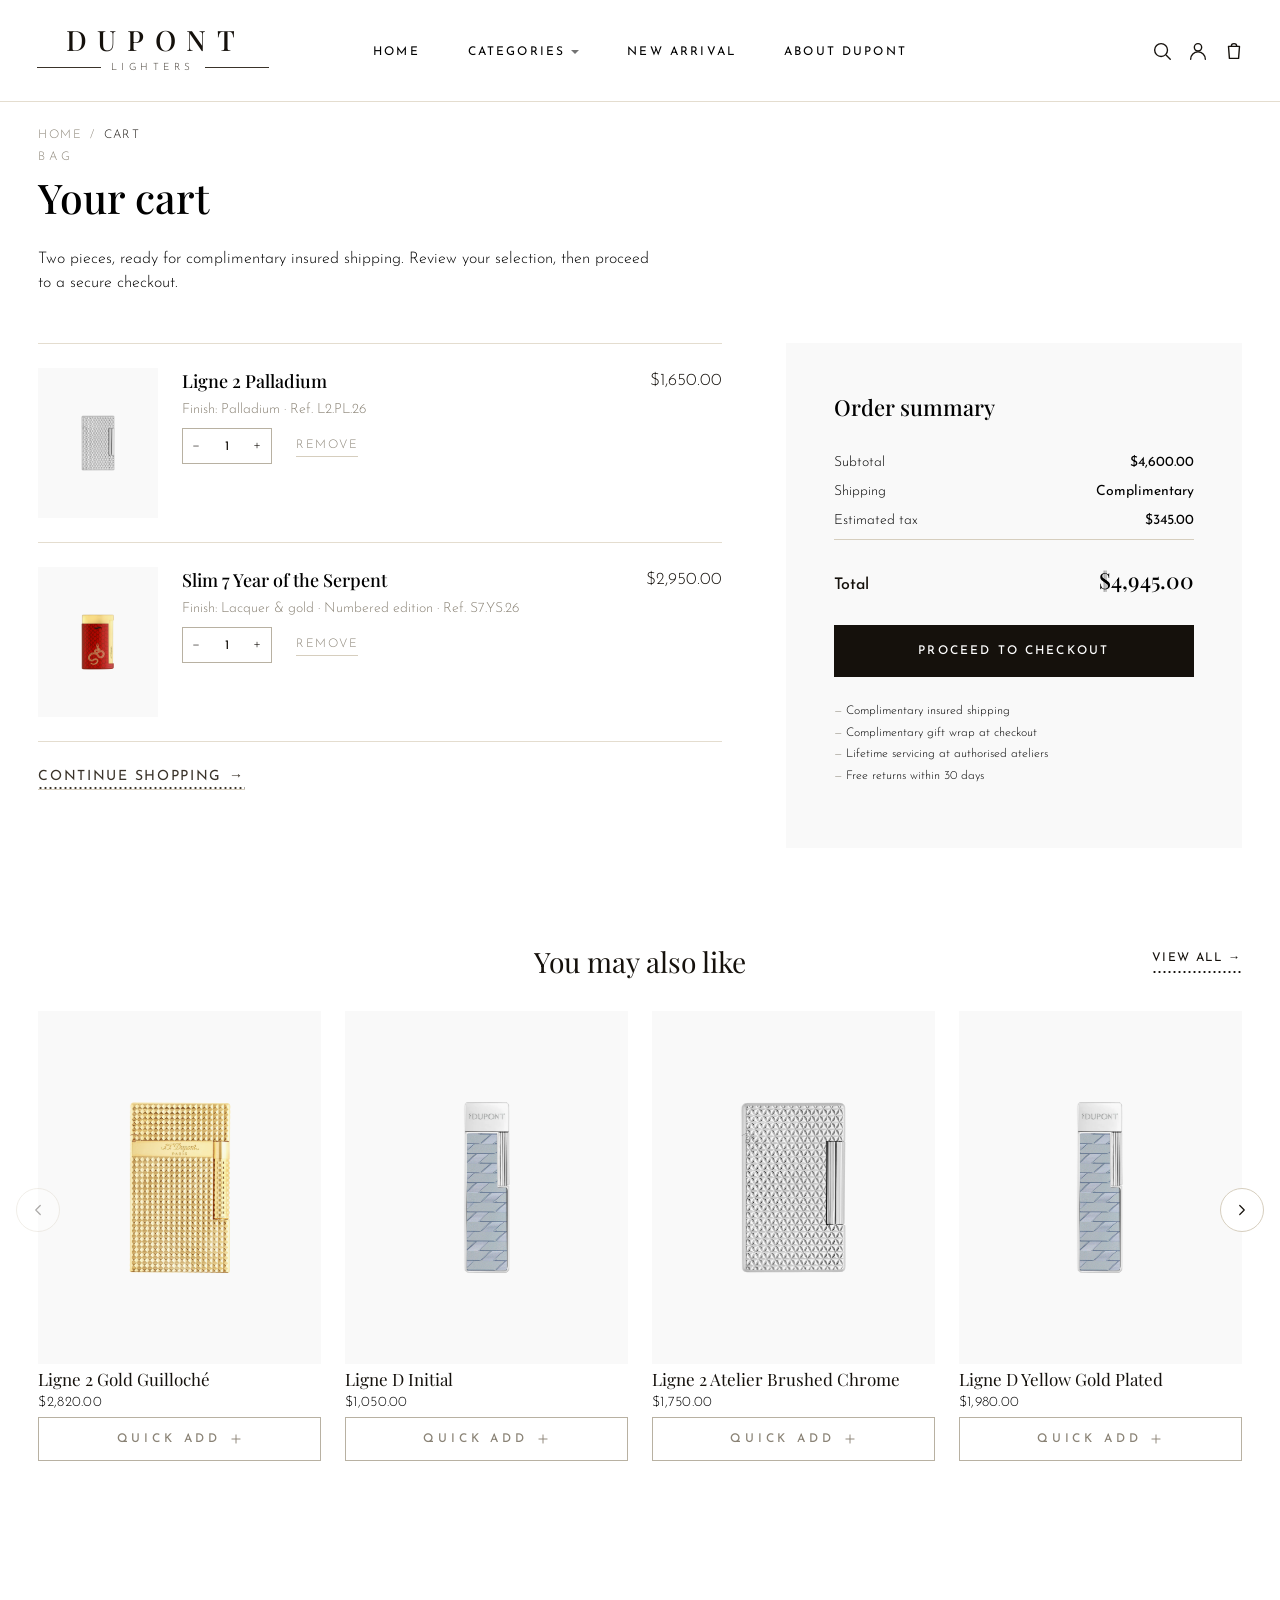
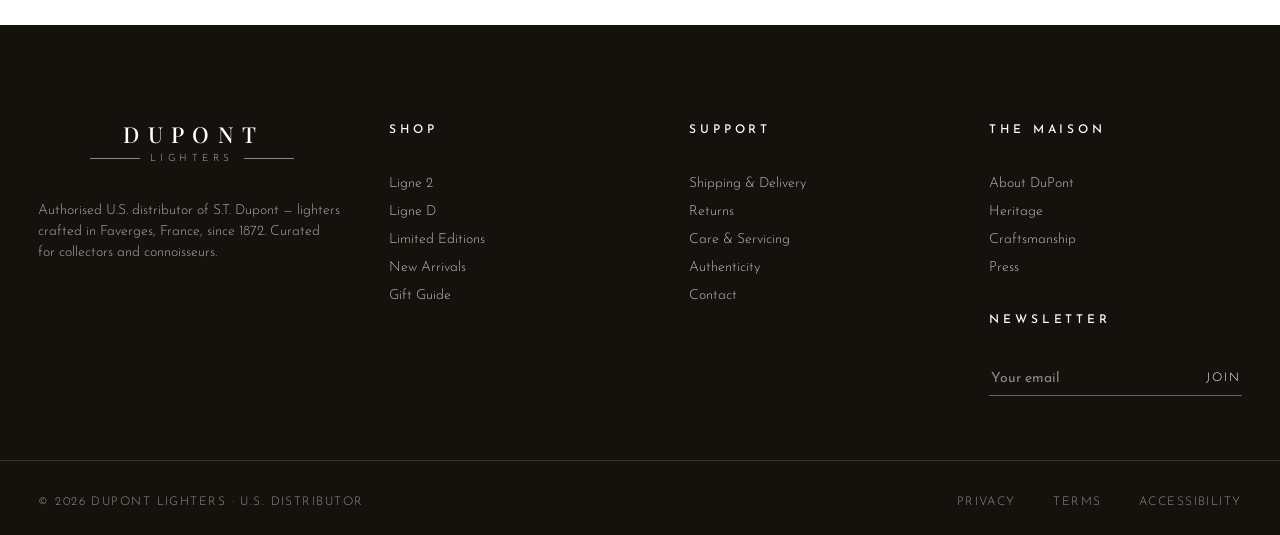
==== cart.html @ b821505f "Initial commit: DuPont Lighters Shopify site" ====
<!doctype html>
<html lang="en">
<head>
  <meta charset="utf-8">
  <meta name="viewport" content="width=device-width, initial-scale=1">
  <title>Your Cart — DuPont Lighters</title>
  <link rel="preconnect" href="https://fonts.googleapis.com">
  <link rel="preconnect" href="https://fonts.gstatic.com" crossorigin>
  <link href="https://fonts.googleapis.com/css2?family=Josefin+Sans:wght@300;400;500;600&family=Playfair+Display:ital,wght@0,400;0,500;1,400;1,500&display=swap" rel="stylesheet">
  <link rel="stylesheet" href="styles.css">
</head>
<body>

  <!-- ==================== HEADER ==================== -->
  <header class="site-header">
    <div class="header-top">
      <a href="index.html" class="wordmark" aria-label="DuPont Lighters home">
        <span class="wordmark__name">DUPONT</span>
        <span class="wordmark__tag">Lighters</span>
      </a>
      <nav class="site-nav" aria-label="Primary">
        <ul class="nav-list">
          <li><a href="index.html">Home</a></li>
          <li class="has-mega" data-mega-trigger><a href="collection.html">Categories</a></li>
          <li><a href="collection.html">New Arrival</a></li>
          <li><a href="about.html">About DuPont</a></li>
        </ul>
      </nav>
      <div class="header-utility">
        <button class="icon-btn" type="button" aria-label="Open search" data-search-toggle>
          <svg viewBox="0 0 24 24" fill="none" stroke="currentColor" stroke-width="1.5" stroke-linecap="round" stroke-linejoin="round" aria-hidden="true">
            <circle cx="11" cy="11" r="7"/><line x1="21" y1="21" x2="16.65" y2="16.65"/>
          </svg>
        </button>
        <a class="icon-btn" href="#" aria-label="Account">
          <svg viewBox="0 0 24 24" fill="none" stroke="currentColor" stroke-width="1.5" stroke-linecap="round" stroke-linejoin="round" aria-hidden="true">
            <circle cx="12" cy="8" r="4"/><path d="M4 21c0-4.4 3.6-8 8-8s8 3.6 8 8"/>
          </svg>
        </a>
        <a class="icon-btn" href="cart.html" aria-current="page" aria-label="Cart">
          <svg viewBox="0 0 24 24" fill="none" stroke="currentColor" stroke-width="1.5" stroke-linecap="round" stroke-linejoin="round" aria-hidden="true">
            <path d="M6 7h12l-1 13H7L6 7z"/><path d="M9 7a3 3 0 016 0"/>
          </svg>
        </a>
      </div>
    </div>

    <!-- Search panel (slides down on icon click) -->
    <div class="search-panel" data-search-panel aria-hidden="true" aria-label="Site search">
      <div class="search-panel__inner">
        <form class="search-panel__field" role="search" onsubmit="return false;">
          <svg class="search-icon" viewBox="0 0 24 24" fill="none" stroke="currentColor" stroke-width="1.5" stroke-linecap="round" stroke-linejoin="round" aria-hidden="true">
            <circle cx="11" cy="11" r="7"/><line x1="21" y1="21" x2="16.65" y2="16.65"/>
          </svg>
          <input type="search" placeholder="Search lighters, finishes, references…" aria-label="Search lighters">
          <button class="search-panel__close" type="button" aria-label="Close search" data-search-close>
            <svg viewBox="0 0 24 24" fill="none" stroke="currentColor" stroke-width="1.6" stroke-linecap="round" aria-hidden="true">
              <line x1="6" y1="6" x2="18" y2="18"/><line x1="6" y1="18" x2="18" y2="6"/>
            </svg>
          </button>
        </form>

        <div class="search-panel__columns">
          <div>
            <p class="search-panel__col-title">Recent searches</p>
            <ul class="search-panel__recents">
              <li><a href="#"><svg viewBox="0 0 24 24" fill="none" stroke="currentColor" stroke-width="1.4" aria-hidden="true"><circle cx="12" cy="12" r="9"/><polyline points="12 7 12 12 15 14"/></svg><span>Ligne 2 Palladium</span></a></li>
              <li><a href="#"><svg viewBox="0 0 24 24" fill="none" stroke="currentColor" stroke-width="1.4" aria-hidden="true"><circle cx="12" cy="12" r="9"/><polyline points="12 7 12 12 15 14"/></svg><span>Year of the Serpent</span></a></li>
              <li><a href="#"><svg viewBox="0 0 24 24" fill="none" stroke="currentColor" stroke-width="1.4" aria-hidden="true"><circle cx="12" cy="12" r="9"/><polyline points="12 7 12 12 15 14"/></svg><span>Lighter servicing</span></a></li>
              <li><a href="#"><svg viewBox="0 0 24 24" fill="none" stroke="currentColor" stroke-width="1.4" aria-hidden="true"><circle cx="12" cy="12" r="9"/><polyline points="12 7 12 12 15 14"/></svg><span>Gold guilloché finish</span></a></li>
            </ul>
          </div>
          <div>
            <p class="search-panel__col-title">Suggested for you</p>
            <div class="search-panel__suggestions">
              <a class="search-panel__suggestion" href="product.html">
                <div class="search-panel__suggestion-thumb"><img src="images/products/ligne-2-palladium.webp" alt=""></div>
                <div>
                  <p class="search-panel__suggestion-name">Ligne 2 Palladium</p>
                  <p class="search-panel__suggestion-meta">$1,650</p>
                </div>
              </a>
              <a class="search-panel__suggestion" href="product.html">
                <div class="search-panel__suggestion-thumb"><img src="images/products/limited-serpent.webp" alt=""></div>
                <div>
                  <p class="search-panel__suggestion-name">Slim 7 Serpent</p>
                  <p class="search-panel__suggestion-meta">$2,950</p>
                </div>
              </a>
              <a class="search-panel__suggestion" href="product.html">
                <div class="search-panel__suggestion-thumb"><img src="images/products/ligne-2-gold-guilloche.webp" alt=""></div>
                <div>
                  <p class="search-panel__suggestion-name">Ligne 2 Gold Guilloché</p>
                  <p class="search-panel__suggestion-meta">$2,820</p>
                </div>
              </a>
              <a class="search-panel__suggestion" href="product.html">
                <div class="search-panel__suggestion-thumb"><img src="images/products/ligne-d-initial.webp" alt=""></div>
                <div>
                  <p class="search-panel__suggestion-name">Ligne D Initial</p>
                  <p class="search-panel__suggestion-meta">$1,050</p>
                </div>
              </a>
            </div>
          </div>
        </div>
      </div>
    </div>
  </header>
  <div class="search-backdrop" data-search-backdrop aria-hidden="true"></div>

  <main>

    <!-- ==================== CART HEAD ==================== -->
    <div class="page-head container">
      <nav class="breadcrumbs" aria-label="Breadcrumb">
        <a href="index.html">Home</a>
        <span aria-hidden="true">/</span>
        <span aria-current="page">Cart</span>
      </nav>
      <span class="eyebrow" style="margin-top: var(--sp-4);">Bag</span>
      <h1 class="page-head__title">Your cart</h1>
      <p class="page-head__lede">
        Two pieces, ready for complimentary insured shipping. Review your selection,
        then proceed to a secure checkout.
      </p>
    </div>

    <!-- ==================== CART LAYOUT ==================== -->
    <section class="cart container" aria-labelledby="cart-title">
      <h2 id="cart-title" class="sr-only">Cart items and summary</h2>

      <!-- Left: line items -->
      <div class="cart-lines">

        <article class="cart-item">
          <a class="cart-item__media" href="product.html">
            <img src="images/products/ligne-2-palladium.webp" alt="Ligne 2 Palladium lighter">
          </a>
          <div class="cart-item__body">
            <h3 class="cart-item__name">
              <a href="product.html">Ligne 2 Palladium</a>
            </h3>
            <p class="cart-item__meta">Finish: Palladium · Ref. L2.PL.26</p>
            <div class="cart-item__qty-row">
              <div class="qty-stepper qty-stepper--sm" aria-label="Quantity">
                <button type="button" aria-label="Decrease quantity">−</button>
                <input type="text" value="1" aria-label="Quantity">
                <button type="button" aria-label="Increase quantity">+</button>
              </div>
              <button type="button" class="cart-item__remove" aria-label="Remove Ligne 2 Palladium from cart">Remove</button>
            </div>
          </div>
          <div class="cart-item__price">$1,650.00</div>
        </article>

        <article class="cart-item">
          <a class="cart-item__media" href="product.html">
            <img src="images/products/limited-serpent.webp" alt="Slim 7 Year of the Serpent lighter">
          </a>
          <div class="cart-item__body">
            <h3 class="cart-item__name">
              <a href="product.html">Slim 7 Year of the Serpent</a>
            </h3>
            <p class="cart-item__meta">Finish: Lacquer &amp; gold · Numbered edition · Ref. S7.YS.26</p>
            <div class="cart-item__qty-row">
              <div class="qty-stepper qty-stepper--sm" aria-label="Quantity">
                <button type="button" aria-label="Decrease quantity">−</button>
                <input type="text" value="1" aria-label="Quantity">
                <button type="button" aria-label="Increase quantity">+</button>
              </div>
              <button type="button" class="cart-item__remove" aria-label="Remove Slim 7 Year of the Serpent from cart">Remove</button>
            </div>
          </div>
          <div class="cart-item__price">$2,950.00</div>
        </article>

        <a class="cart-continue link-dotted" href="collection.html">Continue shopping</a>
      </div>

      <!-- Right: summary -->
      <aside class="cart-summary" aria-label="Order summary">
        <h3 class="cart-summary__title">Order summary</h3>

        <div class="cart-summary__row">
          <span>Subtotal</span>
          <strong>$4,600.00</strong>
        </div>
        <div class="cart-summary__row">
          <span>Shipping</span>
          <strong>Complimentary</strong>
        </div>
        <div class="cart-summary__row">
          <span>Estimated tax</span>
          <strong>$345.00</strong>
        </div>
        <div class="cart-summary__row cart-summary__row--total">
          <span>Total</span>
          <strong>$4,945.00</strong>
        </div>

        <button type="button" class="cart-summary__cta" onclick="window.location.href='checkout.html'">Proceed to checkout</button>

        <ul class="cart-summary__reassurance">
          <li>Complimentary insured shipping</li>
          <li>Complimentary gift wrap at checkout</li>
          <li>Lifetime servicing at authorised ateliers</li>
          <li>Free returns within 30 days</li>
        </ul>
      </aside>
    </section>

    <!-- ==================== UPSELL RAIL ==================== -->
    <section class="product-rail container" aria-labelledby="upsell-title" data-rail>
      <div class="product-rail__head product-rail__head--centered">
        <h2 id="upsell-title" class="h2 product-rail__title">You may also like</h2>
        <a class="link-dotted product-rail__viewall" href="collection.html">View all</a>
      </div>
      <div class="product-rail__viewport">
        <button type="button" class="product-rail__arrow product-rail__arrow--prev" aria-label="Previous" data-rail-prev>
          <svg viewBox="0 0 24 24" fill="none" stroke="currentColor" stroke-width="1.6" stroke-linecap="round" stroke-linejoin="round" aria-hidden="true"><polyline points="15 6 9 12 15 18"/></svg>
        </button>
        <div class="product-rail__track" data-rail-track>

          <article class="upsell-card">
            <a class="upsell-card__link" href="product.html">
              <div class="upsell-card__media">
                <img class="upsell-card__media-primary" src="images/products/ligne-2-gold-guilloche.webp" alt="Ligne 2 Gold Guilloché lighter">
                <img class="upsell-card__media-alt" src="images/products/ligne-2-gold-guilloche-alt.webp" alt="" aria-hidden="true">
              </div>
              <div class="upsell-card__body">
                <h3 class="upsell-card__name">Ligne 2 Gold Guilloché</h3>
                <p class="upsell-card__price">$2,820.00</p>
              </div>
            </a>
            <button type="button" class="upsell-card__add" data-quick-add
              data-product-id="ligne-2-gold-guilloche"
              data-product-name="Ligne 2 Gold Guilloché"
              data-product-finish="Gold guilloché"
              data-product-collection="Ligne 2 — Signature"
              data-product-price="2820"
              data-product-img="images/products/ligne-2-gold-guilloche.webp">
              <span>Quick add</span>
              <svg viewBox="0 0 24 24" fill="none" stroke="currentColor" stroke-width="1.6" stroke-linecap="round" aria-hidden="true"><line x1="12" y1="5" x2="12" y2="19"/><line x1="5" y1="12" x2="19" y2="12"/></svg>
            </button>
          </article>

          <article class="upsell-card">
            <a class="upsell-card__link" href="product.html">
              <div class="upsell-card__media">
                <img class="upsell-card__media-primary" src="images/products/ligne-d-initial.webp" alt="Ligne D Initial lighter">
                <img class="upsell-card__media-alt" src="images/products/ligne-d-initial-alt.webp" alt="" aria-hidden="true">
              </div>
              <div class="upsell-card__body">
                <h3 class="upsell-card__name">Ligne D Initial</h3>
                <p class="upsell-card__price">$1,050.00</p>
              </div>
            </a>
            <button type="button" class="upsell-card__add" data-quick-add
              data-product-id="ligne-d-initial"
              data-product-name="Ligne D Initial"
              data-product-finish="Brushed steel"
              data-product-collection="Ligne D — Compact"
              data-product-price="1050"
              data-product-img="images/products/ligne-d-initial.webp">
              <span>Quick add</span>
              <svg viewBox="0 0 24 24" fill="none" stroke="currentColor" stroke-width="1.6" stroke-linecap="round" aria-hidden="true"><line x1="12" y1="5" x2="12" y2="19"/><line x1="5" y1="12" x2="19" y2="12"/></svg>
            </button>
          </article>

          <article class="upsell-card">
            <a class="upsell-card__link" href="product.html">
              <div class="upsell-card__media">
                <img class="upsell-card__media-primary" src="images/products/ligne-2-palladium.webp" alt="Ligne 2 Atelier Brushed Chrome lighter">
                <img class="upsell-card__media-alt" src="images/products/ligne-2-palladium-alt.webp" alt="" aria-hidden="true">
              </div>
              <div class="upsell-card__body">
                <h3 class="upsell-card__name">Ligne 2 Atelier Brushed Chrome</h3>
                <p class="upsell-card__price">$1,750.00</p>
              </div>
            </a>
            <button type="button" class="upsell-card__add" data-quick-add
              data-product-id="ligne-2-atelier-brushed"
              data-product-name="Ligne 2 Atelier Brushed Chrome"
              data-product-finish="Brushed chrome"
              data-product-collection="Ligne 2 — Atelier"
              data-product-price="1750"
              data-product-img="images/products/ligne-2-palladium.webp">
              <span>Quick add</span>
              <svg viewBox="0 0 24 24" fill="none" stroke="currentColor" stroke-width="1.6" stroke-linecap="round" aria-hidden="true"><line x1="12" y1="5" x2="12" y2="19"/><line x1="5" y1="12" x2="19" y2="12"/></svg>
            </button>
          </article>

          <article class="upsell-card">
            <a class="upsell-card__link" href="product.html">
              <div class="upsell-card__media">
                <img class="upsell-card__media-primary" src="images/products/ligne-d-initial.webp" alt="Ligne D Yellow Gold Plated lighter">
                <img class="upsell-card__media-alt" src="images/products/ligne-d-initial-alt.webp" alt="" aria-hidden="true">
              </div>
              <div class="upsell-card__body">
                <h3 class="upsell-card__name">Ligne D Yellow Gold Plated</h3>
                <p class="upsell-card__price">$1,980.00</p>
              </div>
            </a>
            <button type="button" class="upsell-card__add" data-quick-add
              data-product-id="ligne-d-yellow-gold"
              data-product-name="Ligne D Yellow Gold Plated"
              data-product-finish="Yellow gold plated"
              data-product-collection="Ligne D — Compact"
              data-product-price="1980"
              data-product-img="images/products/ligne-d-initial.webp">
              <span>Quick add</span>
              <svg viewBox="0 0 24 24" fill="none" stroke="currentColor" stroke-width="1.6" stroke-linecap="round" aria-hidden="true"><line x1="12" y1="5" x2="12" y2="19"/><line x1="5" y1="12" x2="19" y2="12"/></svg>
            </button>
          </article>

          <article class="upsell-card">
            <a class="upsell-card__link" href="product.html">
              <div class="upsell-card__media">
                <img class="upsell-card__media-primary" src="images/products/limited-editions.webp" alt="Maxijet Lacquer lighter">
                <img class="upsell-card__media-alt" src="images/products/limited-editions-alt.webp" alt="" aria-hidden="true">
              </div>
              <div class="upsell-card__body">
                <h3 class="upsell-card__name">Maxijet Black Lacquer</h3>
                <p class="upsell-card__price">$425.00</p>
              </div>
            </a>
            <button type="button" class="upsell-card__add" data-quick-add
              data-product-id="maxijet-black"
              data-product-name="Maxijet Black Lacquer"
              data-product-finish="Black lacquer"
              data-product-collection="Maxijet — Everyday"
              data-product-price="425"
              data-product-img="images/products/limited-editions.webp">
              <span>Quick add</span>
              <svg viewBox="0 0 24 24" fill="none" stroke="currentColor" stroke-width="1.6" stroke-linecap="round" aria-hidden="true"><line x1="12" y1="5" x2="12" y2="19"/><line x1="5" y1="12" x2="19" y2="12"/></svg>
            </button>
          </article>

        </div>
        <button type="button" class="product-rail__arrow product-rail__arrow--next" aria-label="Next" data-rail-next>
          <svg viewBox="0 0 24 24" fill="none" stroke="currentColor" stroke-width="1.6" stroke-linecap="round" stroke-linejoin="round" aria-hidden="true"><polyline points="9 6 15 12 9 18"/></svg>
        </button>
      </div>
    </section>

  </main>

  <!-- ==================== FOOTER ==================== -->
  <footer class="site-footer">
    <div class="footer-grid">
      <div class="footer-brand">
        <div class="wordmark">
          <span class="wordmark__name">DUPONT</span>
          <span class="wordmark__tag">Lighters</span>
        </div>
        <p>
          Authorised U.S. distributor of S.T. Dupont — lighters crafted in Faverges, France,
          since 1872. Curated for collectors and connoisseurs.
        </p>
      </div>
      <div class="footer-col">
        <h4>Shop</h4>
        <ul>
          <li><a href="collection.html">Ligne 2</a></li>
          <li><a href="collection.html">Ligne D</a></li>
          <li><a href="collection.html">Limited Editions</a></li>
          <li><a href="collection.html">New Arrivals</a></li>
          <li><a href="collection.html">Gift Guide</a></li>
        </ul>
      </div>
      <div class="footer-col">
        <h4>Support</h4>
        <ul>
          <li><a href="#">Shipping &amp; Delivery</a></li>
          <li><a href="#">Returns</a></li>
          <li><a href="#">Care &amp; Servicing</a></li>
          <li><a href="#">Authenticity</a></li>
          <li><a href="contact.html">Contact</a></li>
        </ul>
      </div>
      <div class="footer-col">
        <h4>The Maison</h4>
        <ul>
          <li><a href="about.html">About DuPont</a></li>
          <li><a href="about.html">Heritage</a></li>
          <li><a href="about.html">Craftsmanship</a></li>
          <li><a href="#">Press</a></li>
        </ul>
        <h4 style="margin-top: var(--sp-6);">Newsletter</h4>
        <form class="newsletter" onsubmit="return false;">
          <input type="email" placeholder="Your email" aria-label="Email address">
          <button type="submit">Join</button>
        </form>
      </div>
    </div>
    <div class="footer-legal">
      <span>© 2026 DuPont Lighters · U.S. distributor</span>
      <span>
        <a href="#">Privacy</a>
        <a href="#">Terms</a>
        <a href="#">Accessibility</a>
      </span>
    </div>
  </footer>

  <script src="scripts/header.js"></script>
  <script src="scripts/mega-menu.js"></script>
  <script src="scripts/carousel.js"></script>
  <script src="scripts/cart-drawer.js"></script>

</body>
</html>
---- styles.css ----
/* =========================================================
   DuPont Lighters — Prototype Styles
   Pass 1: Design system (tokens + shared chrome)
   ========================================================= */

/* ---------- Design tokens ---------- */
:root {
  /* Surfaces */
  --surface:        #FFFFFF;   /* main page background — pure white */
  --surface-2:      #FFFFFF;   /* cards, inline wells */
  --surface-stone:  #F9F9F9;   /* product photo backdrop — soft neutral */
  --surface-dim:    #E8E2D5;

  /* Ink */
  --ink:            #15110C;   /* primary text — Playfair headings, UI ink */
  --ink-body:       #000000;   /* Josefin Sans body / small body — pure black */
  --ink-soft:       #3A332A;   /* secondary text — buttons, UI accents */
  --ink-muted:      #8A8376;   /* meta, captions */
  --ink-faint:      #B8B1A2;   /* breadcrumbs, disabled */

  /* Lines */
  --line:           #D6CEBE;
  --line-soft:      #E4DDCF;

  /* Accents */
  --accent-dark:    #15110C;   /* primary CTA background */
  --accent-on-dark: #FBF8F2;   /* text on dark CTA */

  /* Typography */
  --font-serif:     'Playfair Display', 'Didot', 'Bodoni 72', Georgia, serif;
  --font-sans:      'Josefin Sans', 'Helvetica Neue', Arial, sans-serif;

  --fs-display:     clamp(2.5rem, 4.6vw, 4rem);   /* ~40 → 64 */
  --fs-h1:          clamp(2rem, 3.2vw, 2.75rem);  /* ~32 → 44 */
  --fs-h2:          clamp(1.5rem, 2.2vw, 2rem);
  --fs-h3:          1.375rem;
  --fs-body:        1rem;
  --fs-sm:          0.875rem;
  --fs-xs:          0.75rem;
  --fs-nav:         0.75rem;   /* uppercase tracked */

  --lh-tight:       1.1;
  --lh-heading:     1.25;
  --lh-body:        1.5;

  --tracking-nav:   0.18em;
  --tracking-wide:  0.32em;
  --tracking-label: 0.12em;

  /* Spacing scale */
  --sp-1: 4px;
  --sp-2: 8px;
  --sp-3: 4px;
  --sp-4: 32px;
  --sp-5: 24px;
  --sp-6: 32px;
  --sp-7: 48px;
  --sp-8: 64px;
  --sp-9: 96px;
  --sp-10: 128px;

  /* Layout */
  --max-w:          1280px;
  --gutter:         clamp(16px, 3vw, 40px);

  /* Motion */
  --ease:           cubic-bezier(0.2, 0.7, 0.2, 1);
  --dur-fast:       160ms;
  --dur-base:       280ms;
}

/* ---------- Reset ---------- */
*, *::before, *::after { box-sizing: border-box; }
html, body { margin: 0; padding: 0; }
img { max-width: 100%; display: block; }
button { font: inherit; cursor: pointer; }
a { color: inherit; }

body {
  background: var(--surface);
  color: var(--ink-body);
  font-family: var(--font-sans);
  font-size: var(--fs-body);
  line-height: var(--lh-body);
  font-weight: 300;
  -webkit-font-smoothing: antialiased;
  text-rendering: optimizeLegibility;
}

/* ---------- Typography ---------- */
.display, .h1, .h2, .h3 {
  font-family: var(--font-serif);
  font-weight: 400;
  line-height: var(--lh-heading);
  letter-spacing: 0;
  margin: 0;
  color: var(--ink);
}
.display  { font-size: var(--fs-display); line-height: var(--lh-tight); font-style: italic; font-weight: 500; }
.h1       { font-size: var(--fs-h1); }
.h2       { font-size: var(--fs-h2); }
.h3       { font-size: var(--fs-h3); }

.eyebrow {
  font-family: var(--font-sans);
  font-size: var(--fs-nav);
  letter-spacing: var(--tracking-wide);
  text-transform: uppercase;
  color: var(--ink-muted);
}

.lede {
  max-width: 48ch;
  color: var(--ink-body);
  line-height: var(--lh-body);
}

/* ---------- Layout helpers ---------- */
.container {
  max-width: var(--max-w);
  margin: 0 auto;
  padding-inline: var(--gutter);
}
.stack-sm > * + * { margin-top: var(--sp-3); }
.stack-md > * + * { margin-top: var(--sp-5); }
.stack-lg > * + * { margin-top: var(--sp-7); }

/* ==========================================================
   HEADER — two-tier luxury lockup
   ========================================================== */
.site-header {
  background: var(--surface);
  border-bottom: 1px solid var(--line-soft);
  position: sticky;
  top: 0;
  z-index: 50;
}

.header-top {
  display: grid;
  grid-template-columns: 1fr auto 1fr;
  align-items: center;
  padding: var(--sp-5) clamp(20px, 2.5vw, 32px);
  width: 100%;
  margin: 0 auto;
  gap: var(--sp-6);
  min-height: 88px;
}

.wordmark {
  justify-self: start;
  text-decoration: none;
  color: var(--ink);
  display: inline-flex;
  flex-direction: column;
  align-items: center;
  gap: 6px;
  padding: 2px 0;
}
.wordmark__name {
  font-family: var(--font-serif);
  font-size: 1.75rem;
  letter-spacing: 0.38em;
  padding-left: 0.38em;
  line-height: 1;
  font-weight: 500;
}
.wordmark__tag {
  display: flex;
  align-items: center;
  gap: 10px;
  font-family: var(--font-sans);
  font-size: 10px;
  letter-spacing: 0.45em;
  text-transform: uppercase;
  color: var(--ink-soft);
  padding-left: 0.45em;
}
.wordmark__tag::before,
.wordmark__tag::after {
  content: '';
  display: block;
  width: 64px;
  height: 1px;
  background: var(--ink-soft);
}
/* Centred wordmark variant (footer keeps centring) */
.wordmark--center {
  align-items: center;
}

.site-nav {
  display: flex;
  justify-content: center;
  align-items: center;
}
.nav-list {
  list-style: none;
  display: flex;
  gap: var(--sp-7);
  padding: 0;
  margin: 0;
}
.nav-list a {
  font-family: var(--font-sans);
  font-size: var(--fs-nav);
  letter-spacing: var(--tracking-nav);
  text-transform: uppercase;
  color: var(--ink-body);
  font-weight: 400;
  text-decoration: none;
  padding-bottom: 4px;
  position: relative;
  transition: color var(--dur-fast) var(--ease);
}
.nav-list a[aria-current="page"]::after,
.nav-list a:hover::after {
  content: '';
  position: absolute;
  left: 0; right: 0; bottom: -2px;
  height: 1px;
  background: var(--ink);
}

.header-utility {
  display: flex;
  justify-self: end;
  justify-content: flex-end;
  align-items: center;
  gap: var(--sp-2);
}
.icon-btn {
  display: inline-flex;
  align-items: center;
  justify-content: center;
  width: 28px;
  height: 28px;
  background: transparent;
  border: 0;
  padding: 0;
  color: var(--ink);
  cursor: pointer;
  text-decoration: none;
  transition: color var(--dur-fast) var(--ease);
}
.icon-btn svg { width: 22px; height: 22px; display: block; }
.icon-btn:hover { color: var(--ink-soft); }

/* ==========================================================
   SEARCH PANEL — slides down from header on icon click
   ========================================================== */
.search-panel {
  position: absolute;
  left: 0; right: 0; top: 100%;
  background: var(--surface);
  border-bottom: 1px solid var(--line-soft);
  box-shadow: 0 24px 40px -28px rgba(15,11,6,0.18);
  transform: translateY(-12px);
  opacity: 0;
  pointer-events: none;
  transition: opacity var(--dur-base) var(--ease), transform var(--dur-base) var(--ease);
}
.search-panel[aria-hidden="false"] {
  opacity: 1;
  transform: translateY(0);
  pointer-events: auto;
}
.search-panel__inner {
  max-width: var(--max-w);
  margin: 0 auto;
  padding: var(--sp-6) var(--gutter) var(--sp-7);
}
.search-panel__field {
  display: grid;
  grid-template-columns: auto 1fr auto;
  align-items: center;
  gap: var(--sp-4);
  border-bottom: 1px solid var(--ink);
  padding-bottom: var(--sp-3);
}
.search-panel__field svg.search-icon { width: 22px; height: 22px; color: var(--ink); }
.search-panel__field input {
  border: 0;
  background: transparent;
  outline: none;
  font-family: var(--font-serif);
  font-size: 1.5rem;
  font-weight: 400;
  color: var(--ink);
  padding: var(--sp-2) 0;
}
.search-panel__field input::placeholder { color: var(--ink-faint); font-style: italic; }
.search-panel__close {
  display: inline-flex;
  align-items: center;
  justify-content: center;
  width: 32px; height: 32px;
  background: transparent;
  border: 0;
  color: var(--ink-soft);
  cursor: pointer;
  transition: color var(--dur-fast) var(--ease);
}
.search-panel__close:hover { color: var(--ink); }
.search-panel__close svg { width: 18px; height: 18px; }

.search-panel__columns {
  display: grid;
  grid-template-columns: 1fr 1fr;
  gap: var(--sp-7);
  margin-top: var(--sp-6);
}
.search-panel__col-title {
  font-family: var(--font-sans);
  font-size: 11px;
  letter-spacing: 0.32em;
  text-transform: uppercase;
  color: var(--ink-muted);
  font-weight: 500;
  margin: 0 0 var(--sp-4);
}
.search-panel__recents {
  list-style: none;
  padding: 0;
  margin: 0;
  display: flex;
  flex-direction: column;
  gap: var(--sp-3);
}
.search-panel__recents a {
  display: inline-flex;
  align-items: center;
  gap: var(--sp-3);
  font-family: var(--font-sans);
  font-size: var(--fs-sm);
  color: var(--ink-body);
  text-decoration: none;
  padding: 6px 0;
  transition: color var(--dur-fast) var(--ease);
}
.search-panel__recents a svg { width: 14px; height: 14px; color: var(--ink-muted); flex: 0 0 14px; }
.search-panel__recents a:hover { color: var(--ink); }
.search-panel__recents a:hover span { text-decoration: underline; text-underline-offset: 4px; text-decoration-thickness: 1px; }
.search-panel__suggestions {
  display: grid;
  grid-template-columns: repeat(2, 1fr);
  gap: var(--sp-4);
}
.search-panel__suggestion {
  display: grid;
  grid-template-columns: 56px 1fr;
  gap: var(--sp-3);
  align-items: center;
  text-decoration: none;
  padding: 6px;
  margin: -6px;
  border-radius: 2px;
  transition: background var(--dur-fast) var(--ease);
}
.search-panel__suggestion:hover { background: var(--surface-stone); }
.search-panel__suggestion-thumb {
  width: 56px; height: 56px;
  background: var(--surface-stone);
  display: grid;
  place-items: center;
  overflow: hidden;
}
.search-panel__suggestion-thumb img {
  height: 86%;
  width: auto;
  max-width: 92%;
  object-fit: contain;
  mix-blend-mode: multiply;
}
.search-panel__suggestion-name {
  font-family: var(--font-serif);
  font-size: var(--fs-body);
  font-weight: 400;
  color: var(--ink);
  line-height: 1.3;
  margin: 0;
}
.search-panel__suggestion-meta {
  font-family: var(--font-sans);
  font-size: 11px;
  letter-spacing: 0.18em;
  text-transform: uppercase;
  color: var(--ink-muted);
  margin: 2px 0 0;
}

/* Backdrop behind the search panel — appears alongside the panel */
.search-backdrop {
  position: fixed;
  inset: 0;
  background: rgba(15,11,6,0.6);
  backdrop-filter: blur(4px);
  -webkit-backdrop-filter: blur(4px);
  opacity: 0;
  pointer-events: none;
  transition: opacity var(--dur-base) var(--ease);
  z-index: 40;
}
.search-backdrop[aria-hidden="false"] {
  opacity: 1;
  pointer-events: auto;
}

/* ==========================================================
   BUTTONS + LINKS
   ========================================================== */
.btn {
  display: inline-flex;
  align-items: center;
  justify-content: center;
  gap: var(--sp-2);
  padding: 14px 28px;
  border: 1px solid transparent;
  font-family: var(--font-sans);
  font-size: var(--fs-nav);
  letter-spacing: var(--tracking-nav);
  text-transform: uppercase;
  text-decoration: none;
  background: var(--accent-dark);
  color: var(--accent-on-dark);
  transition: transform var(--dur-fast) var(--ease), background var(--dur-base) var(--ease);
}
.btn:hover { background: #2B231A; }
.btn:active { transform: translateY(1px); }

.btn--ghost {
  background: transparent;
  color: var(--ink);
  border-color: var(--ink);
}
.btn--ghost:hover { background: var(--ink); color: var(--accent-on-dark); }

.btn--on-dark {
  background: transparent;
  color: #fff;
  border-color: #fff;
}
.btn--on-dark:hover { background: #fff; color: var(--ink); }

.link-dotted {
  display: inline-flex;
  align-items: baseline;
  font-family: var(--font-sans);
  font-size: var(--fs-nav);
  letter-spacing: var(--tracking-label);
  text-transform: uppercase;
  color: inherit;
  text-decoration: none;
  font-weight: 400;
  padding-bottom: 6px;
  background-image:
    linear-gradient(to bottom, transparent 0, transparent 0.5px, currentColor 0.5px, currentColor 1.5px, transparent 1.5px, transparent 2px),
    radial-gradient(circle at 50% 50%, currentColor 1px, transparent 1.2px);
  background-size: 0% 2px, 5px 2px;
  background-position: 0 100%, 0 100%;
  background-repeat: no-repeat, repeat-x;
  transition: background-size 340ms var(--ease);
}
.link-dotted::after {
  content: "→";
  display: inline-block;
  margin-left: 0.5em;
  transition: transform 300ms var(--ease);
}
.link-dotted:hover {
  font-weight: 600;
  background-size: 100% 2px, 0 0;
}
.link-dotted:hover::after { transform: translateX(5px); }

/* ==========================================================
   FORM INPUTS
   ========================================================== */
.field {
  display: block;
}
.field__label {
  display: block;
  font-size: var(--fs-xs);
  letter-spacing: var(--tracking-wide);
  text-transform: uppercase;
  color: var(--ink-muted);
  margin-bottom: var(--sp-2);
}
.input, .textarea, .select {
  width: 100%;
  padding: 12px 14px;
  border: 1px solid var(--line);
  background: var(--surface-2);
  font-family: var(--font-sans);
  font-size: var(--fs-body);
  color: var(--ink);
  border-radius: 0;
  outline: none;
  transition: border-color var(--dur-fast) var(--ease);
}
.input:focus, .textarea:focus, .select:focus { border-color: var(--ink); }

.select {
  appearance: none;
  background-image: linear-gradient(45deg, transparent 50%, var(--ink) 50%),
                    linear-gradient(135deg, var(--ink) 50%, transparent 50%);
  background-position: calc(100% - 18px) 50%, calc(100% - 12px) 50%;
  background-size: 6px 6px;
  background-repeat: no-repeat;
  padding-right: 36px;
}

/* ==========================================================
   BREADCRUMBS
   ========================================================== */
.breadcrumbs {
  font-size: var(--fs-xs);
  letter-spacing: var(--tracking-label);
  text-transform: uppercase;
  color: var(--ink-muted);
  display: flex;
  gap: var(--sp-2);
  padding: 0;
  margin: 0;
  list-style: none;
}
.breadcrumbs a {
  color: var(--ink-muted);
  text-decoration: none;
}
.breadcrumbs a:hover { color: var(--ink); }
.breadcrumbs li + li::before {
  content: '/';
  margin-right: var(--sp-2);
  color: var(--ink-faint);
}
.breadcrumbs [aria-current="page"] { color: var(--ink); }

/* ==========================================================
   PRODUCT CARD
   ========================================================== */
.product-card {
  display: flex;
  flex-direction: column;
  text-decoration: none;
  color: inherit;
}
.product-card__media {
  position: relative;
  background: var(--surface-stone);
  aspect-ratio: 4 / 5;
  overflow: hidden;
}
.product-card__media img {
  position: absolute;
  top: 50%;
  left: 50%;
  height: 86%;
  width: auto;
  max-width: 92%;
  object-fit: contain;
  mix-blend-mode: multiply;
  transform: translate(-50%, -50%);
}
.product-card__media-alt {
  opacity: 0;
  /* Hover variant: full-bleed lifestyle/detail shot */
  top: 0;
  left: 0;
  width: 100%;
  height: 100%;
  max-width: none;
  object-fit: cover;
  mix-blend-mode: normal;
  transform: none;
}
.product-card:hover .product-card__media-primary { opacity: 0; }
.product-card:hover .product-card__media-alt { opacity: 1; }

.product-card__body {
  padding: 8px 0 0;
}
.product-card__name {
  font-family: var(--font-serif);
  font-size: 1.0625rem;
  font-weight: 400;
  line-height: 1.3;
  margin: 0 0 2px;
  transition: text-decoration-color var(--dur-base) var(--ease);
}
.product-card:hover .product-card__name,
.collection-tile:hover .collection-tile__name {
  text-decoration: underline;
  text-underline-offset: 4px;
  text-decoration-thickness: 1px;
}
.product-card__price {
  font-family: var(--font-sans);
  font-size: var(--fs-sm);
  color: var(--ink-body);
  margin: 0;
  letter-spacing: 0.02em;
}

/* ==========================================================
   HERO SLIDE (preview)
   ========================================================== */
.hero {
  position: relative;
  min-height: min(72vh, 640px);
  background: #1E1A14;
  color: #fff;
  display: grid;
  place-items: center;
  text-align: center;
  overflow: hidden;
}
.hero__media {
  position: absolute; inset: 0;
  background-size: cover;
  background-position: center;
  filter: brightness(0.72) saturate(0.9);
}
.hero__inner {
  position: relative;
  z-index: 1;
  padding: var(--sp-8) var(--gutter);
  max-width: 720px;
}
.hero__eyebrow {
  display: block;
  font-size: var(--fs-xs);
  letter-spacing: var(--tracking-wide);
  text-transform: uppercase;
  color: rgba(255,255,255,0.78);
  margin-bottom: var(--sp-4);
}
.hero__title {
  font-family: var(--font-serif);
  font-size: var(--fs-display);
  line-height: var(--lh-tight);
  font-weight: 400;
  font-style: italic;
  margin: 0 0 var(--sp-5);
}
.hero__cta {
  color: #fff;
}
.hero__cta.link-dotted { color: rgba(255,255,255,0.95); }

/* ==========================================================
   FOOTER
   ========================================================== */
.site-footer {
  background: var(--ink);
  color: rgba(255,255,255,0.82);
  padding: var(--sp-9) 0 var(--sp-5);
  margin-top: var(--sp-9);
}
.footer-grid {
  display: grid;
  grid-template-columns: 1.2fr repeat(3, 1fr);
  gap: var(--sp-7);
  padding: 0 var(--gutter);
  max-width: var(--max-w);
  margin: 0 auto;
}
.footer-brand .wordmark {
  color: #fff;
  display: flex;
  align-items: center;
  width: fit-content;
  margin: 0 auto;
}
.footer-brand .wordmark__name { font-size: 1.375rem; letter-spacing: 0.38em; padding-left: 0.38em; }
.footer-brand .wordmark__tag { color: rgba(255,255,255,0.7); }
.footer-brand .wordmark__tag::before,
.footer-brand .wordmark__tag::after { background: rgba(255,255,255,0.5); width: 50px; }
.footer-brand p {
  margin-top: var(--sp-4);
  color: rgba(255,255,255,0.65);
  font-size: var(--fs-sm);
  max-width: 34ch;
  line-height: var(--lh-body);
}

.footer-col h4 {
  font-family: var(--font-sans);
  font-size: var(--fs-nav);
  letter-spacing: var(--tracking-wide);
  text-transform: uppercase;
  color: #fff;
  margin: 0 0 var(--sp-4);
  font-weight: 500;
}
.footer-col ul {
  list-style: none; padding: 0; margin: 0;
  display: grid; gap: var(--sp-3);
}
.footer-col a {
  color: rgba(255,255,255,0.72);
  text-decoration: none;
  font-size: var(--fs-sm);
}
.footer-col a:hover { color: #fff; }

.newsletter {
  display: flex;
  border-bottom: 1px solid rgba(255,255,255,0.35);
  padding: var(--sp-2) 0;
  gap: var(--sp-3);
}
.newsletter input {
  flex: 1;
  border: 0;
  background: transparent;
  color: #fff;
  font-family: var(--font-sans);
  font-size: var(--fs-sm);
  outline: none;
}
.newsletter input::placeholder { color: rgba(255,255,255,0.5); }
.newsletter button {
  background: transparent;
  border: 0;
  color: #fff;
  font-size: var(--fs-nav);
  letter-spacing: var(--tracking-nav);
  text-transform: uppercase;
  padding: 0;
}

.footer-legal {
  max-width: var(--max-w);
  margin: var(--sp-8) auto 0;
  padding: var(--sp-4) var(--gutter) 0;
  border-top: 1px solid rgba(255,255,255,0.14);
  display: flex;
  justify-content: space-between;
  align-items: center;
  flex-wrap: wrap;
  gap: var(--sp-3);
  font-size: var(--fs-xs);
  letter-spacing: var(--tracking-label);
  color: rgba(255,255,255,0.55);
  text-transform: uppercase;
}
.footer-legal a { color: inherit; text-decoration: none; margin-left: var(--sp-4); }
.footer-legal a:hover { color: #fff; }

/* ==========================================================
   SECTIONS — reusable patterns (added Pass 2)
   ========================================================== */
.section         { padding: var(--sp-9) 0; }
.section--tight  { padding: var(--sp-7) 0; }
.section--flush  { padding: 0; }

.section-title {
  text-align: center;
  margin-bottom: var(--sp-7);
}
.section-title .eyebrow { display: block; margin-bottom: var(--sp-3); }
.section-title .h2 { margin: 0; }
.section-title .section-desc {
  max-width: 52ch;
  margin: var(--sp-4) auto 0;
  color: var(--ink-body);
}

.row-head {
  display: flex;
  align-items: end;
  justify-content: space-between;
  gap: var(--sp-5);
  margin-bottom: var(--sp-6);
}
.row-head .h2 { margin: 0; }
.row-head .link-dotted { color: var(--ink); }
@media (max-width: 640px) {
  .row-head { flex-direction: column; align-items: start; }
}

/* ==========================================================
   HERO CAROUSEL
   ========================================================== */
.carousel {
  position: relative;
  isolation: isolate;
}
.carousel__track {
  position: relative;
  height: min(78vh, 720px);
  min-height: 520px;
  overflow: hidden;
  background: #120d08;
}
.carousel__slide {
  position: absolute; inset: 0;
  opacity: 0;
  transition: opacity 1600ms ease-in-out;
  pointer-events: none;
}
.carousel__slide[aria-hidden="false"] {
  opacity: 1;
  z-index: 1;
  pointer-events: auto;
}
.carousel__slide .hero { min-height: 100%; height: 100%; }

.carousel__dots {
  position: absolute;
  left: 0; right: 0; bottom: 26px;
  display: flex; justify-content: center; gap: 10px;
  z-index: 3;
}
.carousel__dot {
  width: 32px; height: 2px;
  background: rgba(255,255,255,0.35);
  border: 0; padding: 0; cursor: pointer;
  transition: background var(--dur-base) var(--ease);
}
.carousel__dot[aria-current="true"] { background: #fff; }

.carousel__arrow {
  position: absolute; top: 50%;
  transform: translateY(-50%);
  z-index: 3;
  width: 44px; height: 44px;
  background: transparent;
  border: 1px solid rgba(255,255,255,0.35);
  color: #fff;
  display: grid; place-items: center;
  cursor: pointer;
  transition: background var(--dur-base) var(--ease), border-color var(--dur-base) var(--ease);
}
.carousel__arrow:hover { background: rgba(255,255,255,0.14); border-color: #fff; }
.carousel__arrow--prev { left: var(--gutter); }
.carousel__arrow--next { right: var(--gutter); }
@media (max-width: 640px) {
  .carousel__arrow { display: none; }
}

/* Per-slide: one hero photo, three tonal overlays */
.slide-limited .hero__media {
  background:
    linear-gradient(180deg, rgba(40,25,5,0.35) 0%, rgba(15,10,5,0.62) 100%),
    url("images/hero/hero-01-flame.jpg") center/cover no-repeat;
}
.slide-new .hero__media {
  background:
    linear-gradient(180deg, rgba(20,25,35,0.35) 0%, rgba(10,12,18,0.62) 100%),
    url("images/hero/hero-02-collection.jpg") center/cover no-repeat;
}
.slide-heritage .hero__media {
  background:
    linear-gradient(180deg, rgba(20,35,55,0.38) 0%, rgba(8,14,24,0.66) 100%),
    url("images/hero/hero-03-cinematic.jpg") center/cover no-repeat;
}

/* ==========================================================
   COLLECTION TILES (3-up)
   ========================================================== */
.collection-tiles {
  display: grid;
  grid-template-columns: repeat(3, 1fr);
  gap: var(--sp-5);
}
.collection-tile {
  position: relative;
  display: block;
  text-decoration: none;
  color: var(--ink);
  aspect-ratio: 4 / 5;
  overflow: hidden;
  background: var(--surface-stone);
}
.collection-tile__media {
  position: absolute; inset: 0;
  display: grid; place-items: center;
  transition: transform var(--dur-base) var(--ease);
}
.collection-tile:hover .collection-tile__media { transform: scale(1.02); }
.collection-tile__media svg { width: 44%; max-width: 180px; height: auto; }
.collection-tile__media img {
  width: 100%;
  height: 100%;
  object-fit: cover;
  object-position: center;
  display: block;
}
.collection-tile__body {
  position: absolute; left: 0; right: 0; bottom: 0;
  padding: var(--sp-7) var(--sp-5) var(--sp-5);
  background: linear-gradient(
    to top,
    rgba(15, 11, 6, 0.92) 0%,
    rgba(15, 11, 6, 0.82) 25%,
    rgba(15, 11, 6, 0.55) 55%,
    rgba(15, 11, 6, 0.22) 82%,
    rgba(15, 11, 6, 0.00) 100%
  );
  color: #fff;
}
.collection-tile__eyebrow {
  display: block;
  font-size: var(--fs-xs);
  letter-spacing: var(--tracking-wide);
  text-transform: uppercase;
  color: rgba(255,255,255,0.78);
  margin-bottom: 6px;
}
.collection-tile__name {
  font-family: var(--font-serif);
  font-size: 1.5rem;
  font-weight: 500;
  margin: 0;
}
.collection-tile__cta {
  display: inline-flex;
  align-items: baseline;
  margin-top: var(--sp-4);
  font-size: var(--fs-nav);
  letter-spacing: var(--tracking-nav);
  text-transform: uppercase;
  font-weight: 400;
  color: rgba(255,255,255,0.92);
  padding-bottom: 4px;
  background-image:
    linear-gradient(to bottom, transparent 0, transparent 0.5px, currentColor 0.5px, currentColor 1.5px, transparent 1.5px, transparent 2px),
    radial-gradient(circle at 50% 50%, currentColor 1px, transparent 1.2px);
  background-size: 0% 2px, 5px 2px;
  background-position: 0 100%, 0 100%;
  background-repeat: no-repeat, repeat-x;
  transition: background-size 340ms var(--ease);
}
.collection-tile__cta::after {
  content: "→";
  display: inline-block;
  margin-left: 0.5em;
  transition: transform 300ms var(--ease);
}
.collection-tile:hover .collection-tile__cta {
  font-weight: 600;
  background-size: 100% 2px, 0 0;
}
.collection-tile:hover .collection-tile__cta::after { transform: translateX(5px); }
@media (max-width: 900px) {
  .collection-tiles { grid-template-columns: 1fr; }
  .collection-tile { aspect-ratio: 16 / 11; }
}

/* ==========================================================
   PRODUCT GRID — 4-up
   ========================================================== */
.product-grid {
  display: grid;
  grid-template-columns: repeat(4, 1fr);
  gap: var(--sp-5);
}
@media (max-width: 900px) { .product-grid { grid-template-columns: repeat(2, 1fr); } }
@media (max-width: 480px) { .product-grid { grid-template-columns: 1fr; } }

/* ==========================================================
   EDITORIAL BLOCK — asymmetric image + text
   ========================================================== */
.editorial {
  display: grid;
  grid-template-columns: 1.1fr 1fr;
  gap: var(--sp-8);
  align-items: center;
}
.editorial--reverse { grid-template-columns: 1fr 1.1fr; }
.editorial--reverse .editorial__media { order: 2; }
.editorial__media {
  aspect-ratio: 4 / 5;
  background: var(--surface-stone);
  overflow: hidden;
  position: relative;
  display: grid; place-items: center;
}
.editorial__media svg { width: 52%; max-width: 220px; height: auto; }
.editorial__media img {
  width: 100%;
  height: 100%;
  object-fit: cover;
  display: block;
}
.editorial__body { max-width: 48ch; }
.editorial__body .h2 { margin-top: var(--sp-3); }
.editorial__body p { color: var(--ink-body); margin: var(--sp-4) 0 0; }
.editorial__body .link-dotted { margin-top: var(--sp-5); }
@media (max-width: 900px) {
  .editorial, .editorial--reverse { grid-template-columns: 1fr; gap: var(--sp-6); }
  .editorial--reverse .editorial__media { order: 0; }
  .editorial__media { aspect-ratio: 16 / 11; }
}

/* ==========================================================
   FEATURE BAND — full-width image/quote
   ========================================================== */
.feature-band {
  position: relative;
  padding: var(--sp-9) 0;
  display: grid; place-items: center;
  color: #fff;
  text-align: center;
  overflow: hidden;
  background:
    linear-gradient(rgba(8,6,4,0.55), rgba(8,6,4,0.72)),
    url("images/editorial/feature-band.png") center/cover no-repeat;
}
.feature-band__inner {
  position: relative; z-index: 1;
  padding: 0 var(--gutter);
  max-width: 720px;
}
.feature-band blockquote {
  font-family: var(--font-serif);
  font-style: italic;
  font-weight: 500;
  font-size: clamp(1.5rem, 2.4vw, 2rem);
  line-height: 1.35;
  margin: 0 0 var(--sp-5);
}
.feature-band cite {
  font-family: var(--font-sans);
  font-style: normal;
  font-size: var(--fs-xs);
  letter-spacing: var(--tracking-wide);
  text-transform: uppercase;
  color: rgba(255,255,255,0.7);
}

/* ==========================================================
   NEWSLETTER CTA (pre-footer)
   ========================================================== */
.newsletter-cta {
  text-align: center;
  padding: var(--sp-9) var(--gutter);
  background: var(--surface);
  border-top: 1px solid var(--line-soft);
}
.newsletter-cta form {
  margin: var(--sp-5) auto 0;
  display: flex;
  max-width: 480px;
  border-bottom: 1px solid var(--ink);
}
.newsletter-cta input {
  flex: 1; border: 0; background: transparent;
  padding: 10px 0;
  font-family: var(--font-sans); font-size: var(--fs-body);
  outline: none; color: var(--ink);
}
.newsletter-cta input::placeholder { color: var(--ink-muted); }
.newsletter-cta button {
  background: transparent; border: 0;
  font-size: var(--fs-nav); letter-spacing: var(--tracking-nav);
  text-transform: uppercase; color: var(--ink);
  font-weight: 400;
  padding: 0 var(--sp-3); cursor: pointer;
  display: inline-flex; align-items: baseline;
  transition: font-weight 200ms var(--ease);
}
.newsletter-cta button::after {
  content: "→";
  display: inline-block;
  margin-left: 0.5em;
  transition: transform 300ms var(--ease);
}
.newsletter-cta button:hover { font-weight: 600; }
.newsletter-cta button:hover::after { transform: translateX(5px); }

/* ==========================================================
   PASS 3 — COMMERCE FLOW (PLP, PDP, CART)
   ========================================================== */

/* ---------- Page head (PLP — breadcrumbs only) ---------- */
.page-head {
  padding-top: var(--sp-5);
  padding-bottom: var(--sp-5);
  margin-bottom: var(--sp-5);
}
.page-head .breadcrumbs { margin-bottom: 0; }
.page-head__title {
  font-family: var(--font-serif);
  font-size: var(--fs-h1);
  font-weight: 500;
  line-height: var(--lh-heading);
  margin: var(--sp-3) 0 0;
}
.page-head__lede {
  color: var(--ink-body);
  max-width: 62ch;
  line-height: var(--lh-body);
  margin: var(--sp-5) 0 0;
}

/* ---------- PLP layout ---------- */
.plp {
  display: grid;
  grid-template-columns: 240px 1fr;
  gap: var(--sp-8);
  padding-bottom: var(--sp-7);
  margin-bottom: var(--sp-9);
  border-bottom: 1px solid var(--line-soft);
}

/* Sidebar */
.plp__filters { padding-bottom: var(--sp-5); }
.plp__filters .filter-group:last-of-type { border-bottom: 0; padding-bottom: 0; }
.plp__main { padding-bottom: var(--sp-5); }
.filter-head {
  display: flex;
  justify-content: space-between;
  align-items: baseline;
  padding-bottom: var(--sp-5);
  border-bottom: 1px solid var(--line-soft);
}
.filter-head__title {
  font-family: var(--font-serif);
  font-size: 1.25rem;
  font-weight: 500;
  margin: 0;
}
.filter-head__clear {
  background: transparent; border: 0; padding: 0;
  font-family: var(--font-sans);
  font-size: var(--fs-xs);
  letter-spacing: var(--tracking-label);
  text-transform: uppercase;
  color: var(--ink-muted);
  transition: color var(--dur-base) var(--ease);
}
.filter-head__clear:hover { color: var(--ink); }

.filter-group {
  padding: var(--sp-5) 0;
  border-bottom: 1px solid var(--line-soft);
}
.filter-group__title {
  font-family: var(--font-sans);
  font-size: var(--fs-nav);
  letter-spacing: var(--tracking-nav);
  text-transform: uppercase;
  color: var(--ink);
  font-weight: 500;
  margin: 0 0 var(--sp-5);
}
.filter-list {
  list-style: none;
  padding: 0;
  margin: 0;
  display: flex;
  flex-direction: column;
  gap: 10px;
}
.filter-option {
  display: grid;
  grid-template-columns: 16px 1fr auto;
  align-items: center;
  gap: var(--sp-2);
  cursor: pointer;
  font-size: var(--fs-sm);
  color: var(--ink-body);
  transition: color var(--dur-base) var(--ease);
}
.filter-option:hover { color: var(--ink-body); }
.filter-option input[type="checkbox"] {
  appearance: none;
  -webkit-appearance: none;
  width: 14px; height: 14px;
  border: 1px solid var(--ink-muted);
  background: #fff;
  margin: 0;
  display: inline-grid;
  place-items: center;
  cursor: pointer;
  transition: border-color var(--dur-base) var(--ease), background var(--dur-base) var(--ease);
}
.filter-option input[type="checkbox"]:checked {
  border-color: var(--ink);
  background: var(--ink);
}
.filter-option input[type="checkbox"]:checked::after {
  content: "";
  width: 4px;
  height: 8px;
  border: solid #fff;
  border-width: 0 1.5px 1.5px 0;
  transform: rotate(45deg) translate(-0.5px, -1px);
}
.filter-option em {
  font-style: normal;
  font-size: var(--fs-xs);
  color: var(--ink-muted);
}

/* ---------- Sort bar ---------- */
.sort-bar {
  display: flex;
  justify-content: space-between;
  align-items: baseline;
  padding-bottom: var(--sp-5);
  margin-bottom: var(--sp-5);
  border-bottom: 1px solid var(--line-soft);
}
.sort-bar__count {
  font-size: var(--fs-sm);
  color: var(--ink-body);
}
.sort-bar__count strong { color: var(--ink-body); font-weight: 500; }
.sort-bar__select {
  display: inline-flex;
  align-items: center;
  gap: var(--sp-2);
  font-size: var(--fs-nav);
  letter-spacing: var(--tracking-nav);
  text-transform: uppercase;
  color: var(--ink);
}
.sort-bar__select select {
  appearance: none;
  -webkit-appearance: none;
  border: 0;
  border-bottom: 1px solid var(--ink);
  background: transparent;
  padding: 4px 24px 4px 6px;
  font-family: var(--font-sans);
  font-size: var(--fs-sm);
  color: var(--ink);
  letter-spacing: var(--tracking-label);
  text-transform: none;
  cursor: pointer;
  background-image: linear-gradient(45deg, transparent 50%, var(--ink) 50%), linear-gradient(135deg, var(--ink) 50%, transparent 50%);
  background-position: calc(100% - 12px) 10px, calc(100% - 7px) 10px;
  background-size: 5px 5px;
  background-repeat: no-repeat;
}
.sort-bar__select select:focus { outline: none; }

/* ---------- PLP product grid (3-up with sidebar) ---------- */
.product-grid--plp {
  grid-template-columns: repeat(3, 1fr);
  gap: var(--sp-7) var(--sp-5);
}

/* ---------- Pagination ---------- */
.pagination {
  display: flex;
  justify-content: center;
  align-items: center;
  gap: var(--sp-3);
  margin-top: var(--sp-9);
  padding-top: var(--sp-5);
  border-top: 1px solid var(--line-soft);
}
.pagination__page,
.pagination__arrow {
  display: inline-grid;
  place-items: center;
  min-width: 32px;
  height: 32px;
  padding: 0 var(--sp-2);
  font-size: var(--fs-sm);
  color: var(--ink-soft);
  text-decoration: none;
  letter-spacing: 0.04em;
  transition: color var(--dur-base) var(--ease), border-color var(--dur-base) var(--ease);
  border-bottom: 1px solid transparent;
}
.pagination__page:hover { color: var(--ink); border-bottom-color: var(--ink); }
.pagination__page.is-current {
  color: var(--ink);
  font-weight: 500;
  border-bottom-color: var(--ink);
}
.pagination__arrow { color: var(--ink); }
.pagination__arrow[aria-disabled="true"] {
  color: var(--ink-faint);
  pointer-events: none;
}

/* ---------- PDP layout ---------- */
.pdp {
  display: grid;
  grid-template-columns: 1.15fr 1fr;
  gap: var(--sp-8);
  padding-bottom: var(--sp-9);
}

/* Gallery */
.pdp-gallery {
  display: grid;
  grid-template-columns: 72px 1fr;
  gap: var(--sp-4);
  align-items: start;
}
.pdp-gallery__thumbs {
  display: flex;
  flex-direction: column;
  gap: var(--sp-3);
  list-style: none;
  padding: 0; margin: 0;
}
.pdp-gallery__thumb {
  width: 72px;
  aspect-ratio: 4 / 5;
  background: var(--surface-stone);
  display: grid;
  place-items: center;
  overflow: hidden;
  border: 1px solid transparent;
  cursor: pointer;
  transition: border-color var(--dur-base) var(--ease);
}
.pdp-gallery__thumb.is-active { border-color: var(--ink); }
.pdp-gallery__thumb:hover { border-color: var(--ink-muted); }
.pdp-gallery__thumb img {
  width: 80%;
  height: auto;
  object-fit: contain;
  mix-blend-mode: multiply;
}
.pdp-gallery__thumb--placeholder {
  color: var(--ink-faint);
  font-size: 24px;
  line-height: 1;
}
.pdp-gallery__main {
  background: var(--surface-stone);
  aspect-ratio: 4 / 5;
  display: grid;
  place-items: center;
  overflow: hidden;
}
.pdp-gallery__main img {
  width: 92%;
  height: 92%;
  object-fit: contain;
  mix-blend-mode: multiply;
}

/* Info panel */
.pdp-info {
  padding-top: var(--sp-3);
}
.pdp-info__eyebrow {
  display: inline-block;
  font-family: var(--font-sans);
  font-size: var(--fs-xs);
  letter-spacing: var(--tracking-wide);
  text-transform: uppercase;
  color: var(--ink-muted);
  margin-bottom: var(--sp-4);
}
.pdp-info__title {
  font-family: var(--font-serif);
  font-size: clamp(1.75rem, 3vw, 2.5rem);
  font-weight: 500;
  line-height: var(--lh-heading);
  margin: 0 0 var(--sp-3);
}
.pdp-info__price {
  font-family: var(--font-sans);
  font-size: 1.125rem;
  color: var(--ink);
  margin: var(--sp-3) 0 var(--sp-5);
  letter-spacing: 0.02em;
}
.pdp-info__description {
  color: var(--ink-body);
  line-height: var(--lh-body);
  margin: 0 0 var(--sp-7);
  padding-bottom: 0;
  border-bottom: 0;
}

/* Variant picker */
.pdp-variant {
  margin-bottom: var(--sp-5);
}
.pdp-variant__label {
  display: flex;
  justify-content: space-between;
  font-size: var(--fs-sm);
  color: var(--ink-soft);
  margin-bottom: var(--sp-4);
}
.pdp-variant__label strong { color: var(--ink); font-weight: 500; }
.pdp-swatches {
  display: flex;
  gap: var(--sp-4);
  list-style: none;
  padding: 0; margin: 0;
}
.pdp-swatch {
  width: 36px; height: 36px;
  border-radius: 50%;
  border: 1px solid var(--line);
  cursor: pointer;
  position: relative;
  transition: transform var(--dur-base) var(--ease);
}
.pdp-swatch:hover { transform: scale(1.05); }
.pdp-swatch.is-active::after {
  content: "";
  position: absolute;
  inset: -5px;
  border: 1px solid var(--ink);
  border-radius: 50%;
}

/* Qty + Add to cart row */
.pdp-cart {
  display: grid;
  grid-template-columns: 110px 1fr;
  gap: var(--sp-3);
  margin-bottom: var(--sp-5);
}
.qty-stepper {
  display: grid;
  grid-template-columns: 32px 1fr 32px;
  align-items: center;
  border: 1px solid var(--ink-faint);
  height: 48px;
}
.qty-stepper button {
  background: transparent; border: 0;
  font-size: 18px;
  color: var(--ink);
  height: 100%;
}
.qty-stepper input {
  border: 0;
  background: transparent;
  text-align: center;
  font-family: var(--font-sans);
  font-size: var(--fs-body);
  outline: none;
  width: 100%;
  color: var(--ink);
}
.qty-stepper--sm {
  grid-template-columns: 28px 32px 28px;
  height: 36px;
  width: max-content;
}
.qty-stepper--sm button { font-size: 15px; }
.qty-stepper--sm input { font-size: 13px; width: 32px; }

.sr-only {
  position: absolute;
  width: 1px; height: 1px;
  padding: 0; margin: -1px;
  overflow: hidden;
  clip: rect(0, 0, 0, 0);
  white-space: nowrap;
  border: 0;
}

.pdp-addtocart {
  height: 48px;
  background: var(--ink);
  color: #fff;
  border: 0;
  font-family: var(--font-sans);
  font-size: var(--fs-nav);
  letter-spacing: var(--tracking-nav);
  text-transform: uppercase;
  font-weight: 500;
  cursor: pointer;
  transition: background var(--dur-base) var(--ease);
}
.pdp-addtocart:hover { background: #2a2218; }

.pdp-secondary {
  display: flex;
  gap: var(--sp-5);
  margin-bottom: var(--sp-7);
}
.pdp-secondary a {
  font-size: var(--fs-sm);
  color: var(--ink-soft);
  text-decoration: none;
  border-bottom: 1px solid var(--line);
  padding-bottom: 2px;
  transition: color var(--dur-base) var(--ease), border-color var(--dur-base) var(--ease);
}
.pdp-secondary a:hover { color: var(--ink); border-color: var(--ink); }

/* Accordion */
.pdp-accordion {
  border-top: 1px solid var(--line-soft);
}
.pdp-accordion details {
  border-bottom: 1px solid var(--line-soft);
}
.pdp-accordion summary {
  list-style: none;
  cursor: pointer;
  padding: var(--sp-5) 0;
  display: flex;
  justify-content: space-between;
  align-items: center;
  font-family: var(--font-sans);
  font-size: var(--fs-nav);
  letter-spacing: var(--tracking-nav);
  text-transform: uppercase;
  color: var(--ink);
}
.pdp-accordion summary::-webkit-details-marker { display: none; }
.pdp-accordion summary::after {
  content: "+";
  font-size: 18px;
  font-weight: 300;
  transition: transform var(--dur-base) var(--ease);
}
.pdp-accordion details[open] summary::after { content: "−"; }
.pdp-accordion .pdp-accordion__body {
  padding: 0 0 var(--sp-5);
  color: var(--ink-body);
  line-height: var(--lh-body);
  font-size: var(--fs-body);
}
.pdp-accordion dl {
  display: grid;
  grid-template-columns: 1fr 1.5fr;
  gap: var(--sp-2) var(--sp-5);
  margin: 0;
}
.pdp-accordion dt { color: var(--ink-muted); }
.pdp-accordion dd { margin: 0; color: var(--ink); }

/* Related products block */
.pdp-related {
  padding-bottom: var(--sp-8);
}
.pdp-related .h2 {
  text-align: center;
  margin-bottom: var(--sp-6);
}

/* ==========================================================
   PRODUCT RAIL (horizontal carousel)
   Used by "You may also like" + "More from this collection"
   ========================================================== */
.product-rail {
  padding-bottom: var(--sp-8);
}
.product-rail__head {
  display: flex;
  align-items: baseline;
  justify-content: space-between;
  gap: var(--sp-5);
  margin-bottom: var(--sp-6);
}
.product-rail__head--centered {
  display: grid;
  grid-template-columns: 1fr auto 1fr;
  align-items: center;
}
.product-rail__head--centered .product-rail__title {
  grid-column: 2;
  text-align: center;
}
.product-rail__head--centered .product-rail__viewall {
  grid-column: 3;
  justify-self: end;
}
.product-rail__title {
  margin: 0;
}
/* View all CTA — uses .link-dotted pattern from homepage for consistency */
.product-rail__viewall { color: var(--ink); }

.product-rail__viewport {
  position: relative;
}
.product-rail__track {
  display: grid;
  grid-auto-flow: column;
  grid-auto-columns: calc((100% - (var(--sp-5) * 3)) / 4);
  gap: var(--sp-5);
  overflow-x: auto;
  scroll-snap-type: x mandatory;
  scroll-behavior: smooth;
  scrollbar-width: none;
  -ms-overflow-style: none;
  padding-bottom: 4px;
}
.product-rail__track::-webkit-scrollbar { display: none; }
.product-rail__track > .product-card {
  scroll-snap-align: start;
}

.product-rail__arrow {
  position: absolute;
  /* Centred over the card image (4:5 media + ~36px text below).
     Image height ≈ media-h; arrow centres at media-h/2. */
  top: calc((100% - 56px) * 0.5);
  transform: translateY(-50%);
  width: 44px;
  height: 44px;
  display: grid;
  place-items: center;
  background: var(--surface);
  color: var(--ink);
  border: 1px solid var(--line);
  border-radius: 50%;
  cursor: pointer;
  z-index: 2;
  transition: opacity var(--dur-base) var(--ease), background var(--dur-base) var(--ease);
}
.product-rail__arrow:hover { background: var(--ink); color: #fff; }
.product-rail__arrow[disabled] { opacity: 0.35; cursor: default; }
.product-rail__arrow[disabled]:hover { background: var(--surface); color: var(--ink); }
.product-rail__arrow--prev { left: -22px; }
.product-rail__arrow--next { right: -22px; }
.product-rail__arrow svg { width: 18px; height: 18px; }

@media (max-width: 1100px) {
  .product-rail__track { grid-auto-columns: calc((100% - (var(--sp-5) * 2)) / 3); }
}
@media (max-width: 900px) {
  .product-rail__track { grid-auto-columns: calc((100% - var(--sp-5)) / 2); }
  .product-rail__arrow { display: none; }
  .product-rail__head--centered { grid-template-columns: 1fr; gap: var(--sp-3); }
  .product-rail__head--centered .product-rail__title,
  .product-rail__head--centered .product-rail__viewall { grid-column: 1; justify-self: center; }
}
@media (max-width: 560px) {
  .product-rail__track { grid-auto-columns: 78%; }
}

/* ==========================================================
   CRAFT IS A COMMITMENT — 2-column editorial
   ========================================================== */
.craft-section {
  padding: var(--sp-8) 0;
  border-top: 1px solid var(--line-soft);
}
.craft-section__title {
  text-align: center;
  margin: 0 0 var(--sp-7);
  font-family: var(--font-serif);
  font-size: clamp(1.75rem, 2.6vw, 2.25rem);
  font-weight: 400;
  letter-spacing: 0.01em;
  color: var(--ink);
}
.craft-grid {
  display: grid;
  grid-template-columns: 1fr 1fr;
  gap: var(--sp-7);
}
.craft-card__media {
  position: relative;
  aspect-ratio: 16 / 10;
  background: var(--surface-stone);
  overflow: hidden;
  margin-bottom: var(--sp-5);
}
.craft-card__media img {
  width: 100%;
  height: 100%;
  object-fit: cover;
}
.craft-card__eyebrow {
  font-family: var(--font-sans);
  font-size: var(--fs-nav);
  letter-spacing: var(--tracking-wide);
  text-transform: uppercase;
  color: var(--ink-muted);
  margin: 0 0 var(--sp-3);
}
.craft-card__heading {
  font-family: var(--font-serif);
  font-size: 1.5rem;
  font-weight: 400;
  letter-spacing: 0.01em;
  color: var(--ink);
  margin: 0 0 var(--sp-4);
}
.craft-card__body {
  font-family: var(--font-sans);
  font-size: var(--fs-body);
  font-weight: 300;
  color: var(--ink-body);
  line-height: var(--lh-body);
  margin: 0;
  max-width: 52ch;
}

@media (max-width: 900px) {
  .craft-grid { grid-template-columns: 1fr; gap: var(--sp-7); }
}

/* ==========================================================
   HERITAGE — 150 years of know-how
   ========================================================== */
.heritage-section {
  padding: var(--sp-8) 0 var(--sp-9);
}
.heritage-section .container { padding-top: var(--sp-8); }
.heritage-hero {
  position: relative;
  width: 100%;
  aspect-ratio: 16 / 7;
  overflow: hidden;
  background: var(--surface-stone);
}
.heritage-hero img {
  width: 100%;
  height: 100%;
  object-fit: cover;
}
.heritage-hero__overlay {
  position: absolute;
  inset: 0;
  display: flex;
  flex-direction: column;
  justify-content: center;
  align-items: center;
  text-align: center;
  padding: var(--sp-7) var(--sp-5);
  background: rgba(15, 11, 8, 0.7);
  color: #fff;
}
.heritage-hero__plate {
  position: relative;
  display: flex;
  flex-direction: column;
  align-items: center;
  text-align: center;
  max-width: 760px;
}
.heritage-hero__eyebrow {
  font-family: var(--font-sans);
  font-size: var(--fs-nav);
  letter-spacing: var(--tracking-wide);
  text-transform: uppercase;
  margin: 0 0 var(--sp-3);
  color: rgba(255,255,255,0.85);
}
.heritage-hero__title {
  font-family: var(--font-serif);
  font-size: clamp(1.75rem, 3vw, 2.5rem);
  font-weight: 400;
  letter-spacing: 0.01em;
  color: #fff;
  margin: 0 0 var(--sp-4);
  max-width: 22ch;
}
.heritage-hero__lede {
  font-family: var(--font-sans);
  font-size: var(--fs-body);
  font-weight: 300;
  color: rgba(255,255,255,0.9);
  margin: 0 0 var(--sp-6);
  max-width: 60ch;
  line-height: var(--lh-body);
}

.btn--ghost-light {
  display: inline-block;
  font-family: var(--font-sans);
  font-size: var(--fs-nav);
  letter-spacing: var(--tracking-nav);
  text-transform: uppercase;
  font-weight: 500;
  color: var(--ink);
  background: #ffffff;
  border: 1px solid #ffffff;
  padding: 14px 28px;
  text-decoration: none;
  transition: background var(--dur-base) var(--ease), color var(--dur-base) var(--ease), border-color var(--dur-base) var(--ease);
}
.btn--ghost-light:hover {
  background: transparent;
  color: #ffffff;
  border-color: #ffffff;
}

.btn--ghost-dark {
  display: inline-block;
  font-family: var(--font-sans);
  font-size: var(--fs-nav);
  letter-spacing: var(--tracking-nav);
  text-transform: uppercase;
  font-weight: 500;
  color: var(--ink);
  background: transparent;
  border: 1px solid var(--ink);
  padding: 12px 24px;
  text-decoration: none;
  transition: background var(--dur-base) var(--ease), color var(--dur-base) var(--ease);
}
.btn--ghost-dark:hover { background: var(--ink); color: #fff; }

.services-grid {
  display: grid;
  grid-template-columns: 1fr 1fr;
  gap: var(--sp-7);
}
.service-card__media {
  position: relative;
  aspect-ratio: 16 / 10;
  overflow: hidden;
  background: var(--surface-stone);
  margin-bottom: var(--sp-5);
}
.service-card__media img {
  width: 100%;
  height: 100%;
  object-fit: cover;
}
.service-card__heading {
  font-family: var(--font-serif);
  font-size: 1.375rem;
  font-weight: 400;
  letter-spacing: 0.01em;
  color: var(--ink);
  margin: 0 0 var(--sp-4);
}
.service-card__body {
  font-family: var(--font-sans);
  font-size: var(--fs-body);
  font-weight: 300;
  color: var(--ink-body);
  line-height: var(--lh-body);
  margin: 0 0 var(--sp-5);
  max-width: 52ch;
}

@media (max-width: 900px) {
  .services-grid { grid-template-columns: 1fr; gap: var(--sp-7); }
  .heritage-hero { aspect-ratio: 4 / 5; }
}

/* ---------- Cart ---------- */
.cart {
  display: grid;
  grid-template-columns: 1.5fr 1fr;
  gap: var(--sp-8);
  padding-bottom: var(--sp-9);
}

.cart-lines {
  list-style: none;
  padding: 0;
  margin: 0;
  border-top: 1px solid var(--line-soft);
}
.cart-item {
  display: grid;
  grid-template-columns: 120px 1fr auto;
  gap: var(--sp-5);
  padding: var(--sp-5) 0;
  border-bottom: 1px solid var(--line-soft);
  align-items: start;
}
.cart-item__media {
  background: var(--surface-stone);
  aspect-ratio: 4 / 5;
  display: grid;
  place-items: center;
  overflow: hidden;
}
.cart-item__media img {
  width: 70%;
  height: auto;
  object-fit: contain;
  mix-blend-mode: multiply;
}
.cart-item__body {
  display: flex;
  flex-direction: column;
  gap: var(--sp-3);
}
.cart-item__name {
  font-family: var(--font-serif);
  font-size: 1.125rem;
  font-weight: 500;
  margin: 0;
}
.cart-item__name a { text-decoration: none; color: inherit; }
.cart-item__name a:hover { text-decoration: underline; text-underline-offset: 4px; }
.cart-item__meta {
  font-size: var(--fs-sm);
  color: var(--ink-muted);
  margin: 0;
}
.cart-item__qty-row {
  display: flex;
  align-items: center;
  gap: var(--sp-5);
  margin-top: var(--sp-3);
}
.cart-item__qty {
  display: grid;
  grid-template-columns: 28px 36px 28px;
  height: 36px;
  border: 1px solid var(--line);
}
.cart-item__qty button {
  background: transparent; border: 0;
  color: var(--ink);
}
.cart-item__qty input {
  border: 0; background: transparent;
  text-align: center;
  font-family: var(--font-sans);
  font-size: var(--fs-sm);
  outline: none;
  width: 100%;
  color: var(--ink);
}
.cart-item__remove {
  background: transparent; border: 0; padding: 0;
  font-size: var(--fs-xs);
  letter-spacing: var(--tracking-label);
  text-transform: uppercase;
  color: var(--ink-muted);
  transition: color var(--dur-base) var(--ease);
  border-bottom: 1px solid var(--line);
  padding-bottom: 2px;
}
.cart-item__remove:hover { color: var(--ink); border-color: var(--ink); }
.cart-item__price {
  font-family: var(--font-sans);
  font-size: 1.0625rem;
  color: var(--ink);
  text-align: right;
  min-width: 90px;
}

.cart-continue {
  margin-top: var(--sp-5);
  font-size: var(--fs-sm);
  color: var(--ink-soft);
  text-decoration: none;
  border-bottom: 1px solid var(--line);
  padding-bottom: 2px;
  display: inline-block;
  transition: color var(--dur-base) var(--ease), border-color var(--dur-base) var(--ease);
}
.cart-continue:hover { color: var(--ink); border-color: var(--ink); }

/* Cart summary aside */
.cart-summary {
  background: var(--surface-stone);
  padding: var(--sp-7);
  position: sticky;
  top: var(--sp-5);
  align-self: start;
}
.cart-summary__title {
  font-family: var(--font-serif);
  font-size: 1.375rem;
  font-weight: 500;
  margin: 0 0 var(--sp-5);
}
.cart-summary__row {
  display: flex;
  justify-content: space-between;
  align-items: baseline;
  padding: var(--sp-3) 0;
  font-size: var(--fs-sm);
  color: var(--ink-body);
}
.cart-summary__row span.is-muted { color: var(--ink-muted); }
.cart-summary__row strong { color: var(--ink-body); font-weight: 400; }
.cart-summary__row--total {
  border-top: 1px solid var(--line);
  margin-top: var(--sp-3);
  padding-top: var(--sp-5);
  font-size: var(--fs-body);
}
.cart-summary__row--total span { color: var(--ink); font-weight: 500; }
.cart-summary__row--total strong {
  font-family: var(--font-serif);
  font-size: 1.375rem;
  font-weight: 500;
}
.cart-summary__cta {
  width: 100%;
  height: 52px;
  margin-top: var(--sp-5);
  background: var(--ink);
  color: #fff;
  border: 0;
  font-family: var(--font-sans);
  font-size: var(--fs-nav);
  letter-spacing: var(--tracking-nav);
  text-transform: uppercase;
  font-weight: 500;
  cursor: pointer;
  transition: background var(--dur-base) var(--ease);
}
.cart-summary__cta:hover { background: #2a2218; }
.cart-summary__reassurance {
  margin-top: var(--sp-5);
  list-style: none;
  padding: 0;
  font-size: var(--fs-xs);
  color: var(--ink-body);
  line-height: 1.8;
}
.cart-summary__reassurance li::before { content: "— "; color: var(--ink-muted); }

/* ==========================================================
   PDP INFO — top row + title row utilities
   ========================================================== */
.pdp-info__top-row {
  display: flex;
  align-items: center;
  justify-content: space-between;
  gap: var(--sp-4);
  margin-bottom: var(--sp-4);
  line-height: 1;
}
.pdp-info__top-row .pdp-info__eyebrow {
  margin-bottom: 0;
  line-height: 1;
}
.pdp-info__top-row .stock-badge { line-height: 1; }

.pdp-info__title-row {
  display: flex;
  align-items: center;
  justify-content: space-between;
  gap: var(--sp-5);
}
.pdp-info__title-row .pdp-info__title { margin: 0; flex: 1; }

/* Stock badge */
.stock-badge {
  display: inline-flex;
  align-items: center;
  gap: var(--sp-2);
  font-family: var(--font-sans);
  font-size: var(--fs-xs);
  letter-spacing: var(--tracking-label);
  text-transform: uppercase;
  color: var(--ink);
  white-space: nowrap;
}
.stock-badge__dot {
  display: inline-block;
  width: 9px;
  height: 9px;
  border-radius: 50%;
  background: #2f9e57;
  box-shadow: 0 0 0 3px rgba(47, 158, 87, 0.18);
}
.stock-badge--out .stock-badge__dot {
  background: #b94a4a;
  box-shadow: 0 0 0 3px rgba(185, 74, 74, 0.18);
}

/* Flame spec (right of title) — bare yellow icon */
.flame-spec {
  display: inline-flex;
  align-items: center;
  flex-shrink: 0;
}
.flame-spec__icon {
  width: 1em;
  height: 1em;
  font-size: clamp(1.75rem, 3vw, 2.5rem);  /* match title size */
  color: #f1b60a;
}

/* PDP secondary actions — icon links (no underline) */
.pdp-secondary__action {
  display: inline-flex;
  align-items: center;
  gap: var(--sp-2);
  font-family: var(--font-sans);
  font-size: var(--fs-sm);
  color: var(--ink-soft);
  text-decoration: none;
  border-bottom: 0;
  padding-bottom: 0;
  transition: color var(--dur-base) var(--ease);
}
.pdp-secondary__action svg {
  width: 16px;
  height: 16px;
  flex-shrink: 0;
}
.pdp-secondary__action:hover { color: var(--ink); }

/* Override base .pdp-secondary a styles when paired with the action class */
.pdp-secondary .pdp-secondary__action { border-bottom: 0; }

/* ==========================================================
   VIDEO RAIL (PDP — under main gallery)
   ========================================================== */
.video-rail {
  position: relative;
  margin-top: var(--sp-3);
  grid-column: 2;
  min-width: 0;
  width: 100%;
}
.video-rail__track {
  display: grid;
  grid-auto-flow: column;
  grid-auto-columns: 92px;
  gap: var(--sp-5);
  list-style: none;
  padding: 4px 4px;
  margin: 0;
  overflow-x: auto;
  scroll-snap-type: x mandatory;
  scroll-behavior: smooth;
  scrollbar-width: none;
  -ms-overflow-style: none;
}
.video-rail__track::-webkit-scrollbar { display: none; }

.video-rail__item {
  scroll-snap-align: start;
  text-align: center;
  display: flex;
  flex-direction: column;
  align-items: center;
  gap: var(--sp-2);
}

.video-rail__thumb {
  position: relative;
  width: 92px;
  height: 92px;
  border-radius: 50%;
  overflow: hidden;
  border: 2px solid #d8a429;
  background: var(--surface-stone);
  padding: 0;
  cursor: pointer;
  display: grid;
  place-items: center;
}
.video-rail__thumb img {
  width: 100%;
  height: 100%;
  object-fit: cover;
}
.video-rail__thumb--dark { background: #15110C; color: #fff; }
.video-rail__mark {
  font-family: var(--font-serif);
  font-style: italic;
  font-weight: 500;
  letter-spacing: 0.18em;
  font-size: 11px;
  color: rgba(255, 255, 255, 0.95);
}
.video-rail__play {
  position: absolute;
  inset: 0;
  display: grid;
  place-items: center;
  background: rgba(15, 11, 12, 0.18);
  color: #fff;
  transition: background var(--dur-base) var(--ease);
}
.video-rail__thumb:hover .video-rail__play { background: rgba(15, 11, 12, 0.42); }
.video-rail__play svg {
  width: 24px;
  height: 24px;
  filter: drop-shadow(0 1px 2px rgba(0,0,0,0.35));
}

.video-rail__label {
  font-family: var(--font-sans);
  font-size: var(--fs-xs);
  letter-spacing: var(--tracking-label);
  text-transform: uppercase;
  color: var(--ink);
  font-weight: 400;
  max-width: 92px;
  line-height: 1.2;
}

.video-rail__arrow {
  position: absolute;
  top: 46px;
  transform: translateY(-50%);
  width: 36px;
  height: 36px;
  display: grid;
  place-items: center;
  background: var(--surface);
  color: var(--ink);
  border: 1px solid var(--line);
  border-radius: 50%;
  cursor: pointer;
  z-index: 2;
  transition: opacity var(--dur-base) var(--ease), background var(--dur-base) var(--ease);
}
.video-rail__arrow svg { width: 14px; height: 14px; }
.video-rail__arrow[disabled] { opacity: 0.35; cursor: default; }
.video-rail__arrow--prev { left: -18px; }
.video-rail__arrow--next { right: -18px; }
.video-rail__arrow:hover:not([disabled]) { background: var(--ink); color: #fff; }

/* Video modal */
.video-modal {
  position: fixed;
  inset: 0;
  background: rgba(8, 6, 4, 0.86);
  display: none;
  align-items: center;
  justify-content: center;
  z-index: 100;
  padding: var(--sp-5);
}
.video-modal[aria-hidden="false"] { display: flex; }
.video-modal__close {
  position: absolute;
  top: var(--sp-5);
  right: var(--sp-5);
  width: 44px;
  height: 44px;
  display: grid;
  place-items: center;
  background: transparent;
  color: #fff;
  border: 1px solid rgba(255,255,255,0.5);
  border-radius: 50%;
  cursor: pointer;
}
.video-modal__close svg { width: 18px; height: 18px; }
.video-modal__close:hover { background: rgba(255,255,255,0.1); }
.video-modal__frame {
  width: min(900px, 90vw);
  aspect-ratio: 16 / 9;
  background: #000;
  display: grid;
  place-items: center;
  color: rgba(255,255,255,0.6);
  font-family: var(--font-sans);
  font-size: var(--fs-sm);
  letter-spacing: var(--tracking-label);
  text-transform: uppercase;
}

/* ==========================================================
   MEGA MENU (categories hover panel)
   ========================================================== */
.has-mega { position: relative; }
.has-mega > a::after {
  content: "";
  display: inline-block;
  width: 0;
  height: 0;
  border-left: 4px solid transparent;
  border-right: 4px solid transparent;
  border-top: 4px solid currentColor;
  margin-left: 6px;
  vertical-align: middle;
  opacity: 0.55;
}
.mega-menu {
  position: fixed;
  left: 0;
  right: 0;
  top: var(--header-height, 88px);
  background: var(--surface);
  color: var(--ink);
  border-top: 1px solid var(--line-soft);
  z-index: 45;
  opacity: 0;
  pointer-events: none;
  transform: translateY(-6px);
  transition: opacity var(--dur-base) var(--ease), transform var(--dur-base) var(--ease);
}
.mega-menu[aria-hidden="false"] {
  opacity: 1;
  pointer-events: auto;
  transform: translateY(0);
}
.mega-menu__inner {
  display: grid;
  grid-template-columns: 1fr 3fr;
  gap: var(--sp-7);
  padding: var(--sp-7) clamp(20px, 2.5vw, 32px);
  max-width: 1480px;
  margin: 0 auto;
}
.mega-menu__feature {
  position: relative;
  aspect-ratio: 4 / 5;
  background: var(--surface-stone);
  overflow: hidden;
}
.mega-menu__feature img {
  width: 100%;
  height: 100%;
  object-fit: cover;
}
.mega-menu__columns {
  display: grid;
  grid-template-columns: repeat(4, 1fr);
  gap: var(--sp-7) var(--sp-6);
}
.mega-menu__col-title {
  font-family: var(--font-sans);
  font-size: var(--fs-nav);
  letter-spacing: var(--tracking-wide);
  text-transform: uppercase;
  color: var(--ink);
  font-weight: 500;
  margin: 0 0 var(--sp-4);
}
.mega-menu__list {
  list-style: none;
  padding: 0;
  margin: 0;
  display: flex;
  flex-direction: column;
  gap: 10px;
}
.mega-menu__list a {
  font-family: var(--font-sans);
  font-size: var(--fs-sm);
  color: var(--ink-body);
  text-decoration: none;
  font-weight: 300;
  letter-spacing: 0.01em;
  transition: color var(--dur-base) var(--ease);
}
.mega-menu__list a:hover { color: var(--ink); text-decoration: underline; text-underline-offset: 4px; }

.mega-backdrop {
  position: fixed;
  inset: 0;
  background: rgba(15,11,6,0.6);
  backdrop-filter: blur(4px);
  -webkit-backdrop-filter: blur(4px);
  opacity: 0;
  pointer-events: none;
  transition: opacity var(--dur-base) var(--ease);
  z-index: 40;
}
.mega-backdrop[aria-hidden="false"] {
  opacity: 1;
  pointer-events: auto;
}

@media (max-width: 1100px) {
  .mega-menu__inner { grid-template-columns: 1fr; gap: var(--sp-5); }
  .mega-menu__feature { display: none; }
  .mega-menu__columns { grid-template-columns: repeat(2, 1fr); }
}
@media (max-width: 900px) {
  .mega-menu, .mega-backdrop { display: none; }
}

/* ==========================================================
   RESPONSIVE (Pass 1 baseline — expanded in Pass 5)
   ========================================================== */
@media (max-width: 900px) {
  .header-top { min-height: 72px; }
  .nav-list { gap: var(--sp-5); }
  .search-panel__columns { grid-template-columns: 1fr; gap: var(--sp-5); }
  .footer-grid { grid-template-columns: 1fr 1fr; }
  .plp { grid-template-columns: 1fr; gap: var(--sp-5); }
  .product-grid--plp { grid-template-columns: repeat(2, 1fr); }
  .pdp { grid-template-columns: 1fr; }
  .pdp-gallery { grid-template-columns: 1fr; }
  .pdp-gallery__thumbs { flex-direction: row; }
  .video-rail { grid-column: 1; }
  .pdp-info__title-row { flex-direction: column; align-items: flex-start; }
  .flame-spec { margin-top: 0; }
  .cart { grid-template-columns: 1fr; }
  .cart-summary { position: static; }
}
@media (max-width: 560px) {
  .footer-grid { grid-template-columns: 1fr; }
  .wordmark__name { font-size: 1.35rem; letter-spacing: 0.34em; padding-left: 0.34em; }
  .wordmark__tag::before, .wordmark__tag::after { width: 42px; }
  .product-grid--plp { grid-template-columns: 1fr; }
  .cart-item { grid-template-columns: 80px 1fr; }
  .cart-item__price { grid-column: 2; text-align: left; }
}

/* ==========================================================
   CART DRAWER — luxury side-panel checkout
   ========================================================== */
.cart-drawer {
  position: fixed;
  inset: 0;
  z-index: 200;
  pointer-events: none;
  visibility: hidden;
}
.cart-drawer[aria-hidden="false"] {
  pointer-events: auto;
  visibility: visible;
}
.cart-drawer__backdrop {
  position: absolute;
  inset: 0;
  background: rgba(15, 11, 6, 0.45);
  backdrop-filter: blur(4px);
  -webkit-backdrop-filter: blur(4px);
  opacity: 0;
  transition: opacity var(--dur-base) var(--ease);
}
.cart-drawer[aria-hidden="false"] .cart-drawer__backdrop { opacity: 1; }

.cart-drawer__panel {
  position: absolute;
  top: 0;
  right: 0;
  height: 100vh;
  width: min(600px, 100vw);
  min-width: min(600px, 100vw);
  background: var(--surface);
  display: flex;
  flex-direction: column;
  transform: translateX(100%);
  transition: transform var(--dur-base) var(--ease);
  box-shadow: -24px 0 60px rgba(15, 11, 6, 0.18);
}
.cart-drawer[aria-hidden="false"] .cart-drawer__panel { transform: translateX(0); }

/* Header */
.cart-drawer__header {
  display: flex;
  align-items: baseline;
  justify-content: space-between;
  padding: var(--sp-6) var(--sp-6) var(--sp-4);
  border-bottom: 1px solid var(--line-soft);
}
.cart-drawer__title {
  font-family: var(--font-serif);
  font-weight: 500;
  font-size: 1.5rem;
  margin: 0;
  color: var(--ink);
  line-height: 1;
}
.cart-drawer__count {
  font-family: var(--font-sans);
  font-size: var(--fs-sm);
  color: var(--ink-muted);
  letter-spacing: 0.04em;
  margin-left: var(--sp-2);
}
.cart-drawer__close {
  background: transparent;
  border: 0;
  width: 32px;
  height: 32px;
  display: grid;
  place-items: center;
  color: var(--ink);
  border-radius: 50%;
  transition: background var(--dur-base) var(--ease);
}
.cart-drawer__close:hover { background: var(--surface-stone); }
.cart-drawer__close svg { width: 18px; height: 18px; }

/* Body — scrolling area */
.cart-drawer__body {
  flex: 1;
  overflow-y: auto;
  padding: var(--sp-5) var(--sp-6);
}

/* Items */
.cart-drawer__items {
  list-style: none;
  padding: 0;
  margin: 0 0 var(--sp-6);
}
.cart-drawer__item {
  display: grid;
  grid-template-columns: 120px 1fr;
  gap: var(--sp-4);
  padding: var(--sp-4) 0;
  border-bottom: 1px dotted var(--line);
  align-items: start;
}
.cart-drawer__item:first-child { padding-top: 0; }
.cart-drawer__item:last-child { border-bottom: 0; }
.cart-drawer__item-media {
  width: 120px;
  aspect-ratio: 1 / 1;
  background: var(--surface-stone);
  display: grid;
  place-items: center;
  overflow: hidden;
}
.cart-drawer__item-media img {
  width: 100%;
  height: 100%;
  object-fit: cover;
}
.cart-drawer__item-body {
  display: flex;
  flex-direction: column;
  align-self: stretch;
  min-height: 120px;
}
.cart-drawer__item-top {
  display: flex;
  align-items: flex-start;
  justify-content: space-between;
  gap: var(--sp-3);
  margin-top: 0;
}
.cart-drawer__item-name {
  font-family: var(--font-serif);
  font-size: var(--fs-h3);
  font-weight: 500;
  color: var(--ink);
  line-height: 1;
  margin: 0;
}
.cart-drawer__item-price {
  font-family: var(--font-sans);
  font-size: 0.95rem;
  color: var(--ink);
  letter-spacing: 0.02em;
  line-height: 1;
}
.cart-drawer__item-meta {
  font-family: var(--font-sans);
  font-size: var(--fs-xs);
  letter-spacing: var(--tracking-label);
  text-transform: uppercase;
  color: var(--ink-muted);
  margin: var(--sp-2) 0 0;
}
.cart-drawer__item-row {
  display: flex;
  align-items: center;
  justify-content: space-between;
  margin-top: auto;
}
.cart-drawer__qty {
  display: inline-flex;
  align-items: center;
  border: 1px solid var(--ink-faint);
  height: 32px;
}
.cart-drawer__qty button {
  width: 28px;
  height: 30px;
  background: transparent;
  border: 0;
  color: var(--ink-soft);
  font-size: 14px;
  display: grid;
  place-items: center;
  transition: color var(--dur-base) var(--ease);
}
.cart-drawer__qty button:hover { color: var(--ink); }
.cart-drawer__qty span {
  min-width: 28px;
  text-align: center;
  font-family: var(--font-sans);
  font-size: var(--fs-sm);
  color: var(--ink);
}
.cart-drawer__item-remove {
  background: transparent;
  border: 0;
  padding: 0;
  font-family: var(--font-sans);
  font-size: var(--fs-xs);
  letter-spacing: var(--tracking-label);
  text-transform: uppercase;
  color: var(--ink-muted);
  text-decoration: underline;
  text-underline-offset: 3px;
  margin: 0;
  flex-shrink: 0;
  transition: color var(--dur-base) var(--ease);
}
.cart-drawer__item-remove:hover { color: var(--ink); }

/* Empty state */
.cart-drawer__empty {
  text-align: center;
  padding: var(--sp-8) var(--sp-4);
  color: var(--ink-muted);
}
.cart-drawer__empty-title {
  font-family: var(--font-serif);
  font-size: 1.25rem;
  font-weight: 500;
  color: var(--ink);
  margin: 0 0 var(--sp-3);
}
.cart-drawer__empty p {
  font-family: var(--font-sans);
  font-size: var(--fs-sm);
  margin: 0 0 var(--sp-5);
  line-height: var(--lh-body);
}

/* Section heading inside drawer */
.cart-drawer__section-title {
  font-family: var(--font-sans);
  font-size: var(--fs-xs);
  letter-spacing: var(--tracking-wide);
  text-transform: uppercase;
  color: var(--ink-muted);
  font-weight: 300;
  margin: 0 0 var(--sp-3);
  display: flex;
  align-items: center;
  gap: var(--sp-3);
}
.cart-drawer__section-title::after {
  content: "";
  flex: 1;
  height: 1px;
  background: var(--line-soft);
}

/* Cross-sell rail */
.cart-drawer__suggest {
  margin-bottom: var(--sp-5);
}
.cart-drawer__suggest-list {
  list-style: none;
  padding: 0;
  margin: 0;
}
.cart-drawer__suggest-item {
  display: grid;
  grid-template-columns: 80px 1fr auto;
  gap: var(--sp-4);
  align-items: center;
  padding: var(--sp-5) 0;
  background: transparent;
}
.cart-drawer__suggest-media {
  width: 80px;
  aspect-ratio: 1 / 1;
  background: var(--surface-stone);
  display: grid;
  place-items: center;
  overflow: hidden;
}
.cart-drawer__suggest-media img {
  width: 100%;
  height: 100%;
  object-fit: cover;
}
.cart-drawer__suggest-name {
  font-family: var(--font-serif);
  font-size: 0.95rem;
  font-weight: 500;
  color: var(--ink);
  line-height: 1.2;
}
.cart-drawer__suggest-price {
  font-family: var(--font-sans);
  font-size: var(--fs-xs);
  letter-spacing: 0.02em;
  color: var(--ink-muted);
  margin-top: 2px;
}
.cart-drawer__suggest-add {
  background: transparent;
  border: 1px solid var(--ink);
  color: var(--ink);
  font-family: var(--font-sans);
  font-size: var(--fs-xs);
  letter-spacing: var(--tracking-label);
  text-transform: uppercase;
  padding: 8px 14px;
  transition: background var(--dur-base) var(--ease), color var(--dur-base) var(--ease);
}
.cart-drawer__suggest-add:hover { background: var(--ink); color: var(--surface); }

/* Footer — sticky */
.cart-drawer__footer {
  border-top: 1px solid var(--line);
  padding: var(--sp-5) var(--sp-6) var(--sp-4);
  background: var(--surface);
}
.cart-drawer__summary {
  display: flex;
  justify-content: space-between;
  align-items: baseline;
  margin-bottom: var(--sp-2);
}
.cart-drawer__summary-label {
  font-family: var(--font-sans);
  font-size: var(--fs-xs);
  letter-spacing: var(--tracking-wide);
  text-transform: uppercase;
  color: var(--ink-soft);
}
.cart-drawer__summary-value {
  font-family: var(--font-serif);
  font-size: 1.5rem;
  font-weight: 500;
  color: var(--ink-soft);
  line-height: 1;
}
.cart-drawer__footnote {
  font-family: var(--font-sans);
  font-size: var(--fs-xs);
  color: var(--ink-muted);
  margin: 0 0 var(--sp-4);
  letter-spacing: 0.02em;
}
.cart-drawer__cta {
  display: block;
  width: 100%;
  padding: 16px 24px;
  background: var(--accent-dark);
  color: var(--accent-on-dark);
  border: 0;
  font-family: var(--font-sans);
  font-size: var(--fs-sm);
  letter-spacing: var(--tracking-wide);
  text-transform: uppercase;
  text-align: center;
  text-decoration: none;
  transition: background var(--dur-base) var(--ease);
}
.cart-drawer__cta:hover { background: #2a221a; }
.cart-drawer__viewbag {
  display: block;
  text-align: center;
  margin-top: var(--sp-4);
  font-family: var(--font-sans);
  font-size: var(--fs-xs);
  letter-spacing: var(--tracking-label);
  text-transform: uppercase;
  color: var(--ink-soft);
  text-decoration: none;
  border-bottom: 1px solid currentColor;
  padding-bottom: 2px;
  width: max-content;
  margin-left: auto;
  margin-right: auto;
}
.cart-drawer__viewbag:hover { color: var(--ink); }

/* Mobile */
@media (max-width: 560px) {
  .cart-drawer__panel { width: 100vw; }
  .cart-drawer__header,
  .cart-drawer__body,
  .cart-drawer__footer { padding-left: var(--sp-5); padding-right: var(--sp-5); }
}

/* ==========================================================
   UPSELL CARD — cart page "You may also like" rail
   Mirrors product-card visuals + adds a quick-add CTA
   ========================================================== */
.product-rail__track > .upsell-card { scroll-snap-align: start; }

.upsell-card {
  display: flex;
  flex-direction: column;
  background: transparent;
  margin: 0;
}
.upsell-card__link {
  text-decoration: none;
  color: inherit;
  display: flex;
  flex-direction: column;
}
.upsell-card__media {
  position: relative;
  background: var(--surface-stone);
  aspect-ratio: 4 / 5;
  overflow: hidden;
}
.upsell-card__media img {
  position: absolute;
  top: 50%;
  left: 50%;
  height: 86%;
  width: auto;
  max-width: 92%;
  object-fit: contain;
  mix-blend-mode: multiply;
  transform: translate(-50%, -50%);
  transition: opacity var(--dur-base) var(--ease);
}
.upsell-card__media-alt {
  opacity: 0;
  top: 0;
  left: 0;
  width: 100%;
  height: 100%;
  max-width: none;
  object-fit: cover;
  mix-blend-mode: normal;
  transform: none;
}
.upsell-card:hover .upsell-card__media-primary { opacity: 0; }
.upsell-card:hover .upsell-card__media-alt { opacity: 1; }

.upsell-card__body {
  padding: var(--sp-3) 0 0;
}
.upsell-card__name {
  font-family: var(--font-serif);
  font-size: 1.0625rem;
  font-weight: 400;
  line-height: 1.3;
  margin: 0 0 2px;
  color: var(--ink);
}
.upsell-card:hover .upsell-card__name {
  text-decoration: underline;
  text-underline-offset: 4px;
  text-decoration-thickness: 1px;
}
.upsell-card__price {
  font-family: var(--font-sans);
  font-size: var(--fs-sm);
  color: var(--ink-body);
  margin: 0;
  letter-spacing: 0.02em;
}

.upsell-card__add {
  margin-top: var(--sp-3);
  width: 100%;
  background: transparent;
  border: 1px solid var(--ink-faint);
  color: var(--ink-muted);
  font-family: var(--font-sans);
  font-size: var(--fs-xs);
  letter-spacing: var(--tracking-wide);
  text-transform: uppercase;
  font-weight: 500;
  padding: 12px 16px;
  display: inline-flex;
  align-items: center;
  justify-content: center;
  gap: var(--sp-2);
  cursor: pointer;
  transition: background var(--dur-base) var(--ease), color var(--dur-base) var(--ease), border-color var(--dur-base) var(--ease);
}
.upsell-card__add svg { width: 14px; height: 14px; }
.upsell-card__add:hover { background: var(--ink); color: var(--surface); }
.upsell-card__add.is-added {
  background: var(--ink);
  color: var(--surface);
  pointer-events: none;
}
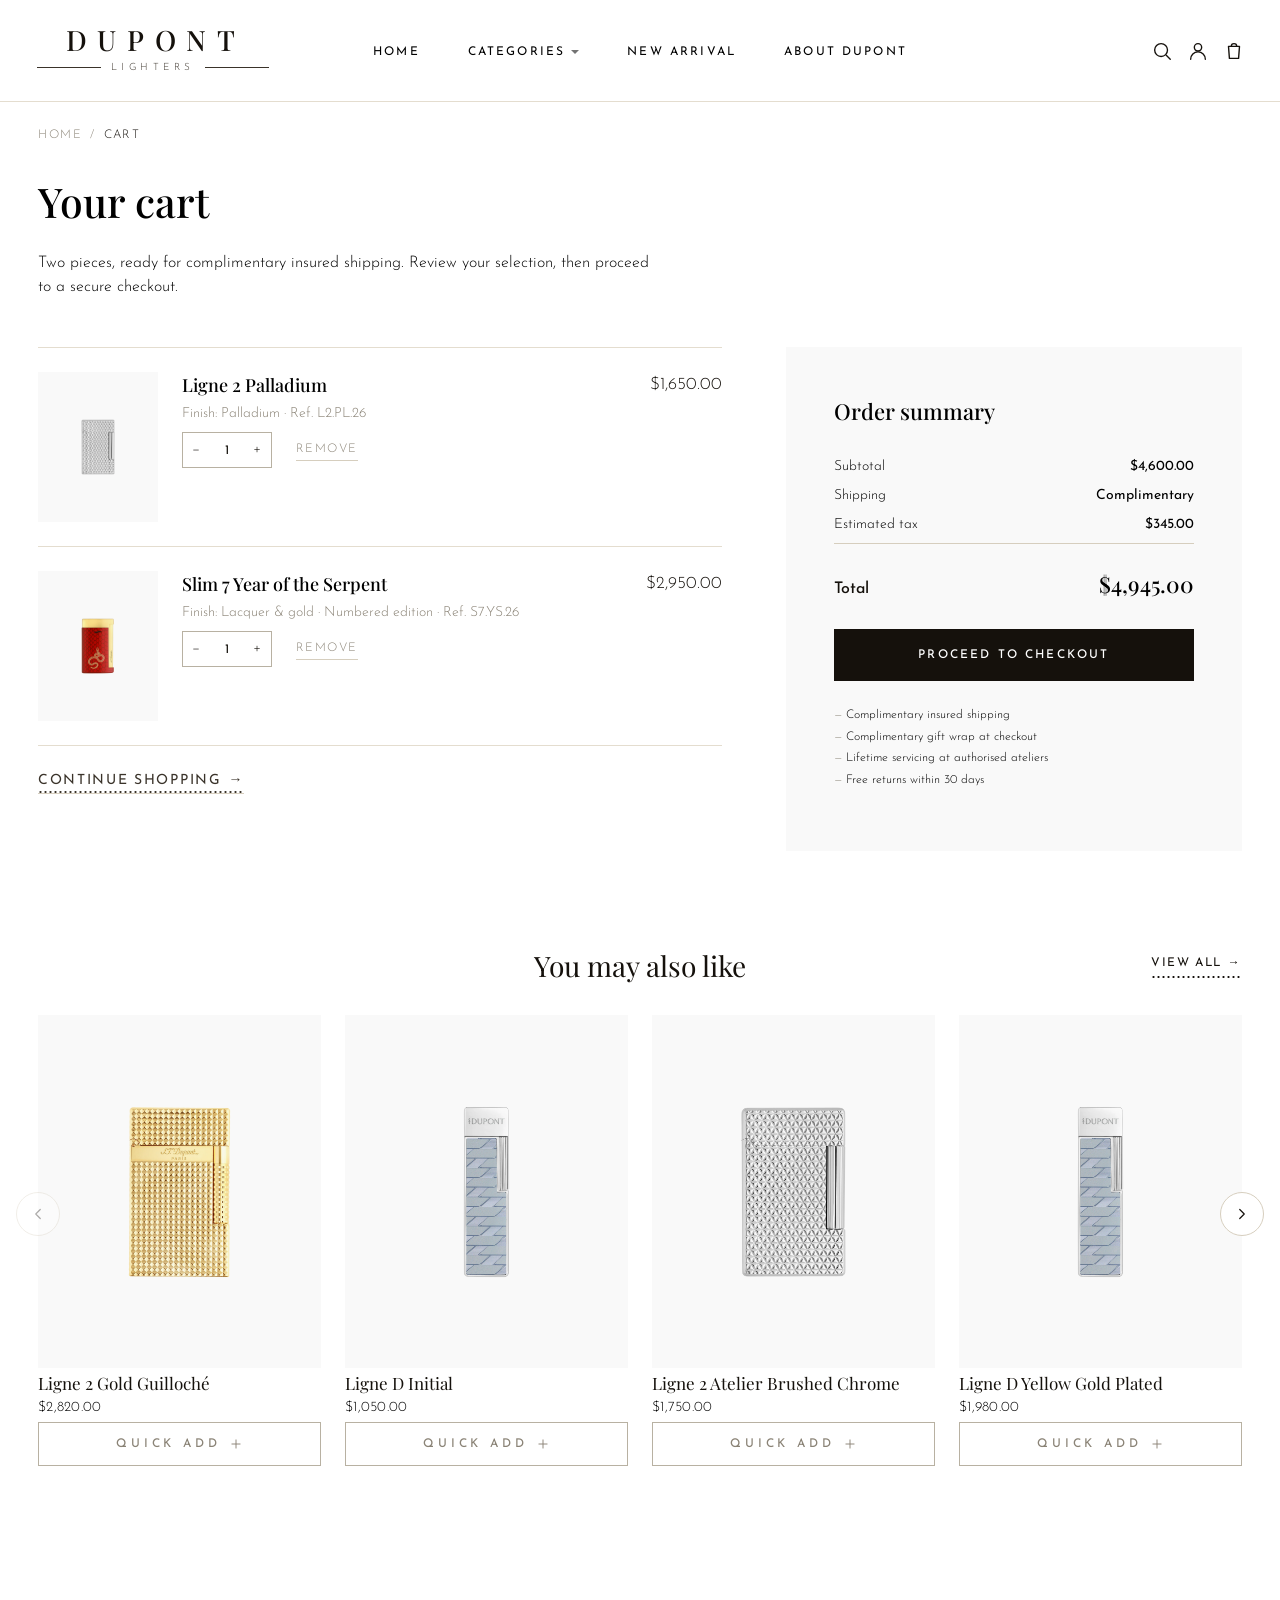
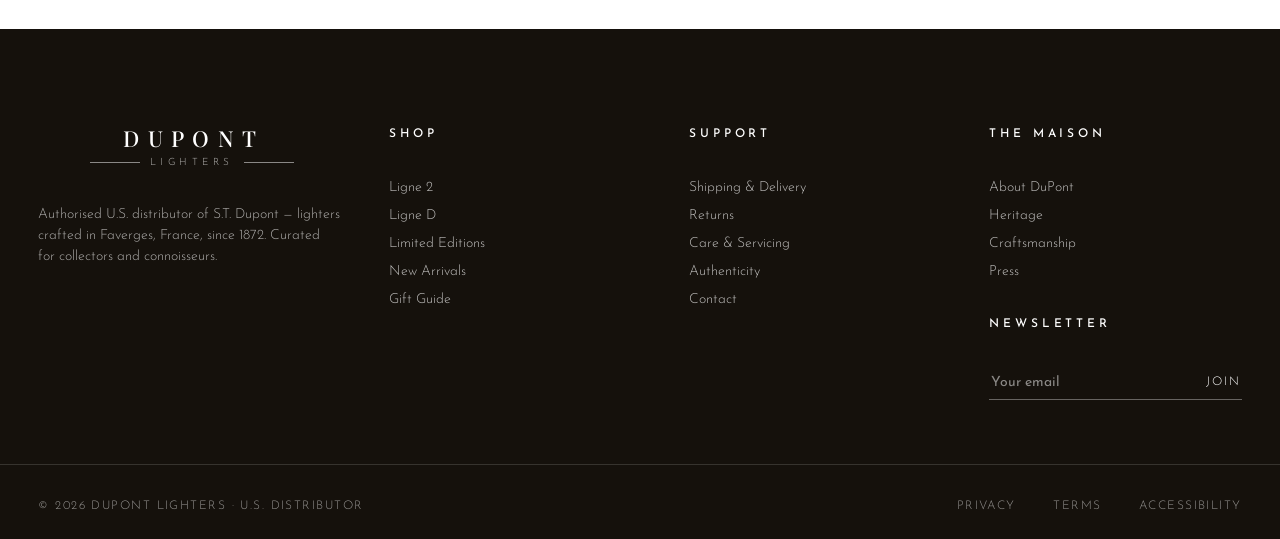
==== commit 613fd52d: "added animation" ====
--- a/cart.html
+++ b/cart.html
@@ -7,7 +7,7 @@
   <link rel="preconnect" href="https://fonts.googleapis.com">
   <link rel="preconnect" href="https://fonts.gstatic.com" crossorigin>
   <link href="https://fonts.googleapis.com/css2?family=Josefin+Sans:wght@300;400;500;600&family=Playfair+Display:ital,wght@0,400;0,500;1,400;1,500&display=swap" rel="stylesheet">
-  <link rel="stylesheet" href="styles.css">
+  <link rel="stylesheet" href="styles.css?v=2">
 </head>
 <body>
 
@@ -118,8 +118,7 @@
         <span aria-hidden="true">/</span>
         <span aria-current="page">Cart</span>
       </nav>
-      <span class="eyebrow" style="margin-top: var(--sp-4);">Bag</span>
-      <h1 class="page-head__title">Your cart</h1>
+      <h1 class="page-head__title" style="margin-top: var(--sp-4);">Your cart</h1>
       <p class="page-head__lede">
         Two pieces, ready for complimentary insured shipping. Review your selection,
         then proceed to a secure checkout.
@@ -131,7 +130,7 @@
       <h2 id="cart-title" class="sr-only">Cart items and summary</h2>
 
       <!-- Left: line items -->
-      <div class="cart-lines">
+      <div class="cart-lines" data-reveal-stagger="100">
 
         <article class="cart-item">
           <a class="cart-item__media" href="product.html">
@@ -179,7 +178,7 @@
       </div>
 
       <!-- Right: summary -->
-      <aside class="cart-summary" aria-label="Order summary">
+      <aside class="cart-summary" aria-label="Order summary" data-reveal>
         <h3 class="cart-summary__title">Order summary</h3>
 
         <div class="cart-summary__row">
@@ -212,7 +211,7 @@
 
     <!-- ==================== UPSELL RAIL ==================== -->
     <section class="product-rail container" aria-labelledby="upsell-title" data-rail>
-      <div class="product-rail__head product-rail__head--centered">
+      <div class="product-rail__head product-rail__head--centered" data-reveal>
         <h2 id="upsell-title" class="h2 product-rail__title">You may also like</h2>
         <a class="link-dotted product-rail__viewall" href="collection.html">View all</a>
       </div>
@@ -220,7 +219,7 @@
         <button type="button" class="product-rail__arrow product-rail__arrow--prev" aria-label="Previous" data-rail-prev>
           <svg viewBox="0 0 24 24" fill="none" stroke="currentColor" stroke-width="1.6" stroke-linecap="round" stroke-linejoin="round" aria-hidden="true"><polyline points="15 6 9 12 15 18"/></svg>
         </button>
-        <div class="product-rail__track" data-rail-track>
+        <div class="product-rail__track" data-rail-track data-reveal-stagger="100">
 
           <article class="upsell-card">
             <a class="upsell-card__link" href="product.html">
@@ -408,6 +407,7 @@
   <script src="scripts/mega-menu.js"></script>
   <script src="scripts/carousel.js"></script>
   <script src="scripts/cart-drawer.js"></script>
+  <script src="scripts/reveal.js"></script>
 
 </body>
 </html>
--- a/styles.css
+++ b/styles.css
@@ -1353,7 +1353,7 @@
   letter-spacing: var(--tracking-wide);
   text-transform: uppercase;
   color: var(--ink-muted);
-  margin-bottom: var(--sp-4);
+  margin-bottom: var(--sp-5);
 }
 .pdp-info__title {
   font-family: var(--font-serif);
@@ -2018,7 +2018,8 @@
   align-items: center;
   justify-content: space-between;
   gap: var(--sp-4);
-  margin-bottom: var(--sp-4);
+  padding-bottom: var(--sp-5);
+  margin-bottom: 0;
   line-height: 1;
 }
 .pdp-info__top-row .pdp-info__eyebrow {
@@ -2858,3 +2859,78 @@
   color: var(--surface);
   pointer-events: none;
 }
+
+/* ==========================================================
+   REVEAL ON SCROLL — subtle fade + lift + blur
+   Driven by scripts/reveal.js. Opt-in via data-reveal /
+   data-reveal-stagger; once per element; respects
+   prefers-reduced-motion.
+   ========================================================= */
+.reveal {
+  opacity: 0;
+  transform: translateY(16px);
+  filter: blur(6px);
+  transition:
+    opacity 900ms var(--ease),
+    transform 900ms var(--ease),
+    filter 900ms var(--ease);
+  will-change: opacity, transform, filter;
+}
+.reveal.is-visible {
+  opacity: 1;
+  transform: translateY(0);
+  filter: blur(0);
+}
+@media (prefers-reduced-motion: reduce) {
+  .reveal,
+  .reveal.is-visible {
+    opacity: 1;
+    transform: none;
+    filter: none;
+    transition: none;
+    will-change: auto;
+  }
+}
+
+/* ==========================================================
+   PLP INFINITE SCROLL — sentinel, spinner, end note
+   ========================================================== */
+.plp-sentinel {
+  width: 100%;
+  height: 1px;
+  margin-top: var(--sp-7);
+}
+.plp-spinner {
+  display: flex;
+  justify-content: center;
+  align-items: center;
+  gap: 8px;
+  padding: var(--sp-6) 0;
+  margin-top: var(--sp-5);
+}
+.plp-spinner__dot {
+  width: 8px;
+  height: 8px;
+  border-radius: 50%;
+  background: var(--ink-faint);
+  animation: plpDot 1.2s var(--ease) infinite;
+}
+.plp-spinner__dot:nth-child(2) { animation-delay: 0.15s; }
+.plp-spinner__dot:nth-child(3) { animation-delay: 0.3s; }
+@keyframes plpDot {
+  0%, 100% { opacity: 0.3; transform: translateY(0); }
+  50%      { opacity: 1;   transform: translateY(-3px); }
+}
+.plp-end {
+  text-align: center;
+  font-family: var(--font-sans);
+  font-size: var(--fs-xs);
+  letter-spacing: var(--tracking-wide);
+  text-transform: uppercase;
+  color: var(--ink-muted);
+  padding: var(--sp-7) 0 var(--sp-5);
+  margin: 0;
+}
+@media (prefers-reduced-motion: reduce) {
+  .plp-spinner__dot { animation: none; opacity: 0.6; }
+}
